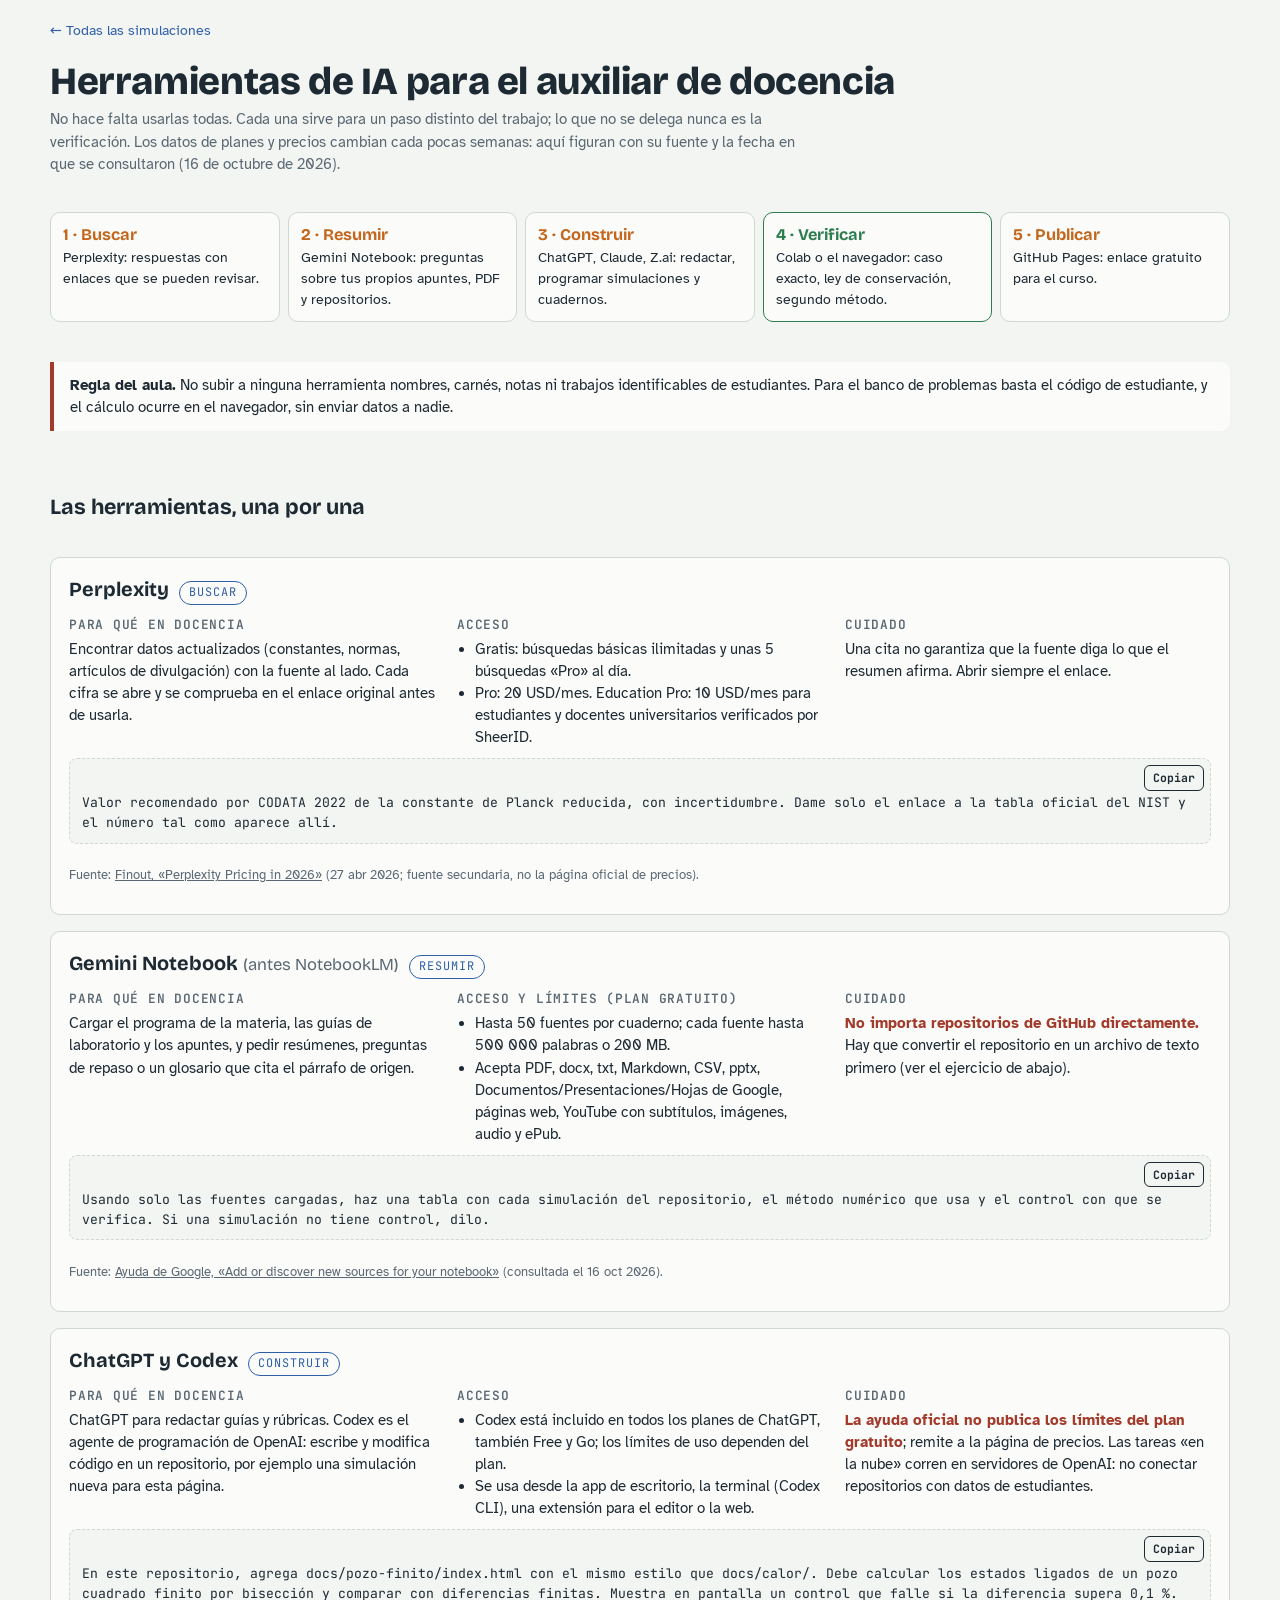
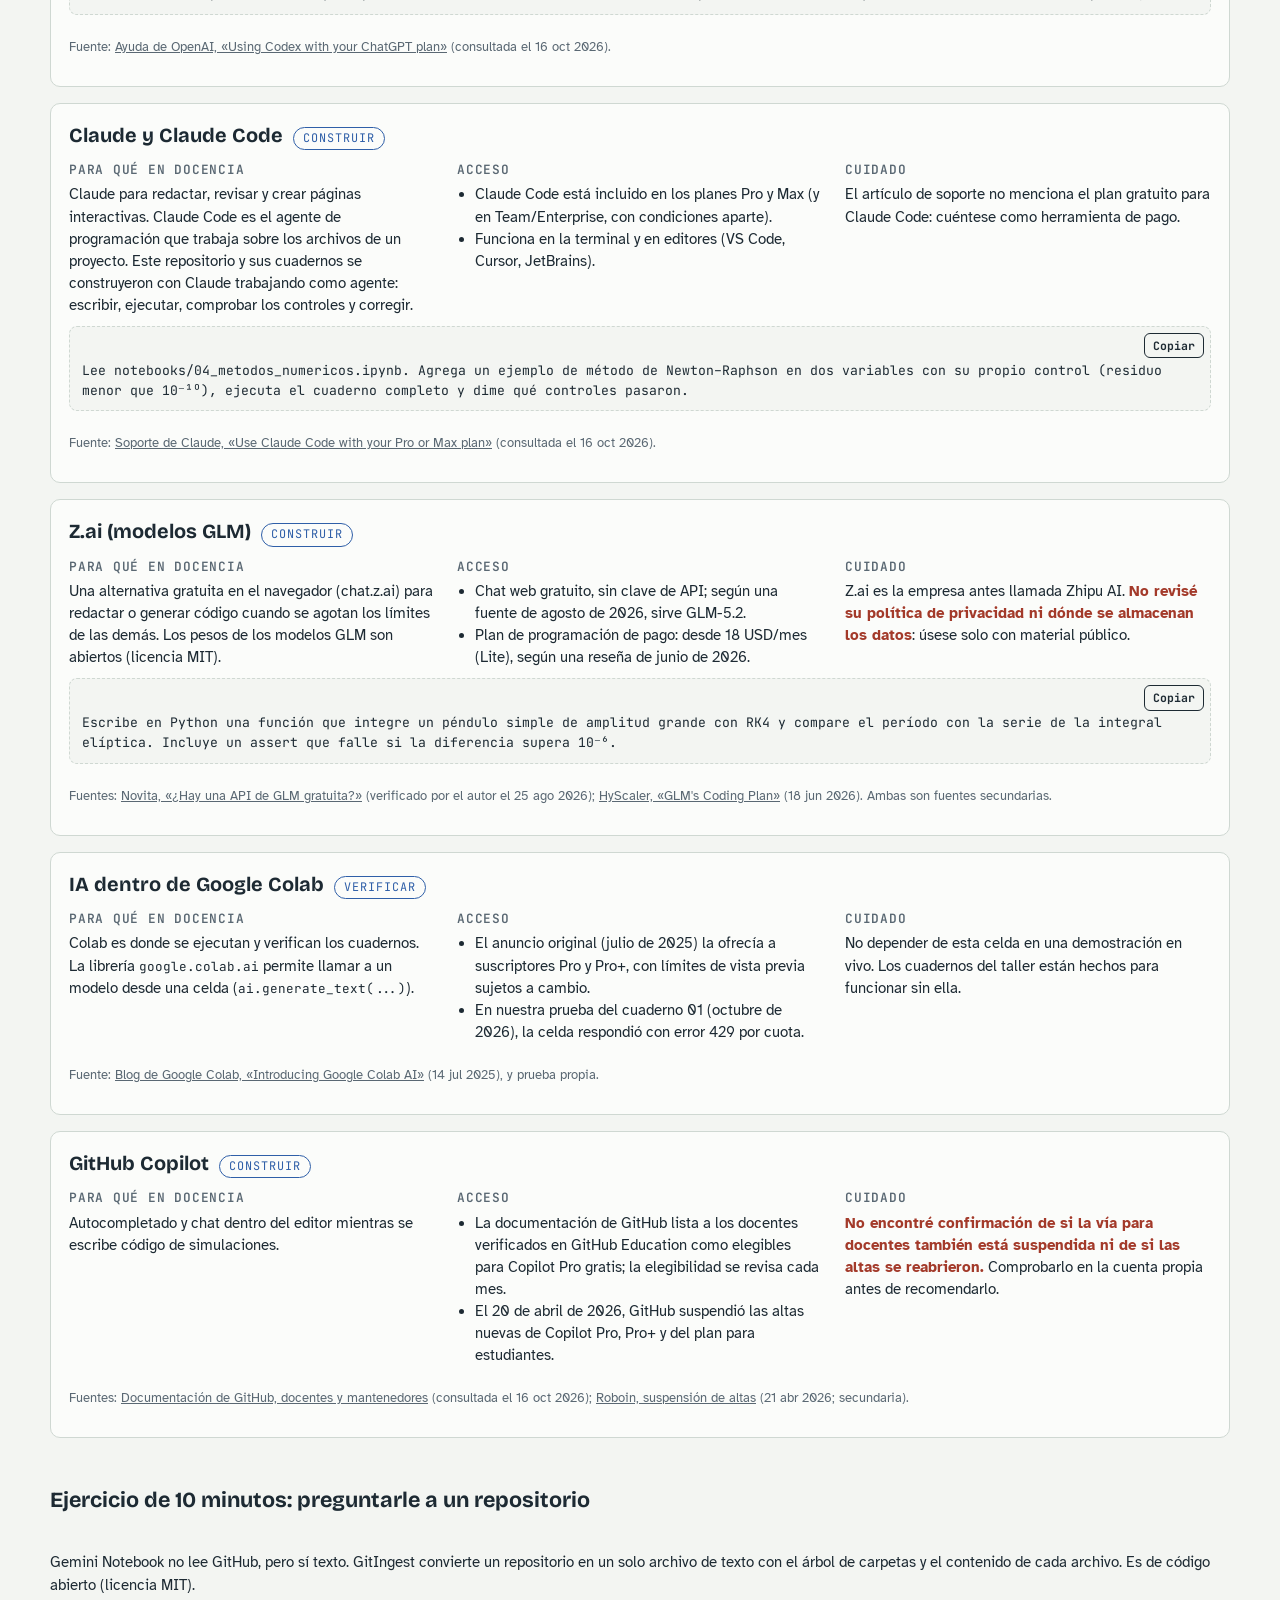
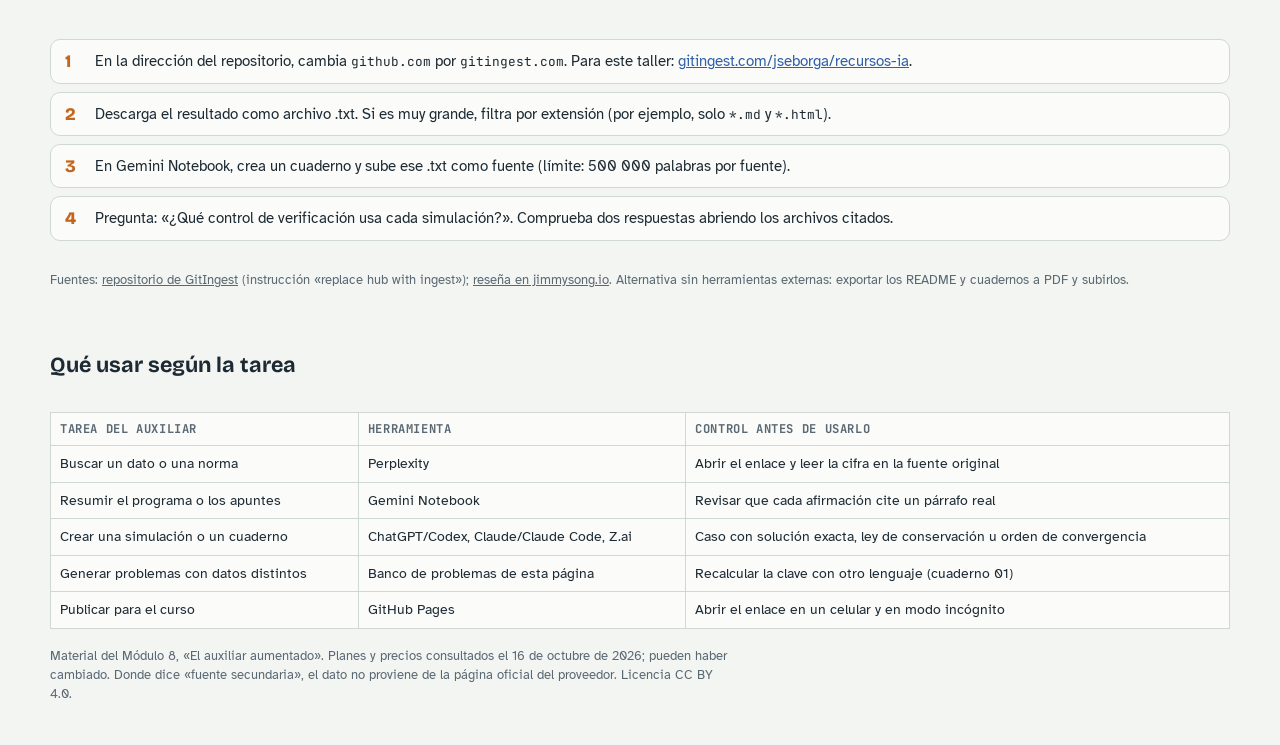
==== docs/herramientas/index.html @ 59184f0a "Elementos finitos 1D, cuaderno 04 de métodos numéricos y guía de herramientas de IA Co-Authored-By: " ====
<!doctype html>
<html lang="es">
<head>
<meta charset="utf-8">
<meta name="viewport" content="width=device-width, initial-scale=1, viewport-fit=cover">
<title>Herramientas de IA</title>
<meta name="description" content="Qué herramienta de IA usar para cada tarea del auxiliar de docencia: buscar, resumir, programar, verificar y publicar. Datos de planes verificados el 16 de octubre de 2026.">
<link rel="stylesheet" href="https://fonts.googleapis.com/css2?family=Bricolage+Grotesque:opsz,wght@12..96,600;12..96,800&family=Atkinson+Hyperlegible:wght@400;700&family=JetBrains+Mono:wght@400;600&display=swap">
<link rel="stylesheet" href="../assets/base.css">
<style>
  .flow{display:grid;grid-template-columns:repeat(5,1fr);gap:8px;margin:18px 0 8px}
  @media (max-width:760px){.flow{grid-template-columns:1fr 1fr}}
  .flow div{background:var(--sheet);border:1px solid var(--line);border-radius:10px;padding:10px 12px;font-size:.88rem}
  .flow b{display:block;font-family:var(--f-display);font-size:1.02rem;color:var(--b)}
  .flow div.key{border-color:var(--ok)} .flow div.key b{color:var(--ok)}
  .rulebox{border-left:4px solid var(--warn);background:var(--sheet);padding:12px 16px;border-radius:0 10px 10px 0;margin:14px 0}
  .tools{display:grid;gap:16px;margin-top:14px}
  .tool{background:var(--sheet);border:1px solid var(--line);border-radius:10px;padding:16px 18px;display:grid;gap:10px}
  .tool header{display:flex;flex-wrap:wrap;align-items:baseline;gap:10px;margin:0;padding:0;border:0}
  .tool h2{font-family:var(--f-display);font-size:1.25rem;margin:0}
  .role{font-family:var(--f-mono);font-size:.74rem;text-transform:uppercase;letter-spacing:.08em;border:1px solid currentColor;border-radius:999px;padding:2px 9px;color:var(--a)}
  .cols{display:grid;grid-template-columns:repeat(auto-fit,minmax(240px,1fr));gap:12px 22px}
  .cols h3{font-size:.8rem;text-transform:uppercase;letter-spacing:.06em;color:var(--muted);margin:0 0 4px;font-family:var(--f-mono);font-weight:600}
  .cols p,.cols ul{margin:0;font-size:.92rem} .cols ul{padding-left:18px}
  .prompt{font-family:var(--f-mono);font-size:.82rem;background:var(--paper);border:1px dashed var(--line);border-radius:8px;padding:34px 12px 10px;white-space:pre-wrap;position:relative}
  .prompt button{position:absolute;top:6px;right:6px;font-size:.72rem;padding:3px 8px}
  .src{font-size:.8rem;color:var(--muted)} .src a{color:inherit}
  .gap{color:var(--warn);font-weight:700}
  table.map{width:100%;border-collapse:collapse;font-size:.9rem;margin-top:10px;background:var(--sheet)}
  table.map th,table.map td{border:1px solid var(--line);padding:7px 9px;text-align:left;vertical-align:top}
  table.map th{font-family:var(--f-mono);font-size:.76rem;text-transform:uppercase;letter-spacing:.05em;color:var(--muted)}
  .steps{counter-reset:s;display:grid;gap:8px;margin:10px 0 0;padding:0;list-style:none}
  .steps li{counter-increment:s;background:var(--sheet);border:1px solid var(--line);border-radius:10px;padding:10px 12px 10px 44px;position:relative;font-size:.93rem}
  .steps li::before{content:counter(s);position:absolute;left:14px;top:9px;font-family:var(--f-display);font-weight:800;color:var(--b);font-size:1.1rem}
  h2.sec{font-family:var(--f-display);font-size:1.35rem;margin:28px 0 2px}
  .wrap code{font-family:var(--f-mono);font-size:.86em}
</style>
</head>
<body>
<div class="wrap">
  <a class="back" href="../">← Todas las simulaciones</a>
  <header>
    <h1>Herramientas de IA para el auxiliar de docencia</h1>
    <p>No hace falta usarlas todas. Cada una sirve para un paso distinto del trabajo; lo que no se delega nunca es la verificación. Los datos de planes y precios cambian cada pocas semanas: aquí figuran con su fuente y la fecha en que se consultaron (16 de octubre de 2026).</p>
  </header>

  <div class="flow" aria-label="Flujo de trabajo">
    <div><b>1 · Buscar</b>Perplexity: respuestas con enlaces que se pueden revisar.</div>
    <div><b>2 · Resumir</b>Gemini Notebook: preguntas sobre tus propios apuntes, PDF y repositorios.</div>
    <div><b>3 · Construir</b>ChatGPT, Claude, Z.ai: redactar, programar simulaciones y cuadernos.</div>
    <div class="key"><b>4 · Verificar</b>Colab o el navegador: caso exacto, ley de conservación, segundo método.</div>
    <div><b>5 · Publicar</b>GitHub Pages: enlace gratuito para el curso.</div>
  </div>

  <div class="rulebox"><strong>Regla del aula.</strong> No subir a ninguna herramienta nombres, carnés, notas ni trabajos identificables de estudiantes. Para el banco de problemas basta el código de estudiante, y el cálculo ocurre en el navegador, sin enviar datos a nadie.</div>

  <h2 class="sec">Las herramientas, una por una</h2>
  <div class="tools">

    <article class="tool">
      <header><h2>Perplexity</h2><span class="role">buscar</span></header>
      <div class="cols">
        <div><h3>Para qué en docencia</h3><p>Encontrar datos actualizados (constantes, normas, artículos de divulgación) con la fuente al lado. Cada cifra se abre y se comprueba en el enlace original antes de usarla.</p></div>
        <div><h3>Acceso</h3><ul><li>Gratis: búsquedas básicas ilimitadas y unas 5 búsquedas «Pro» al día.</li><li>Pro: 20 USD/mes. Education Pro: 10 USD/mes para estudiantes y docentes universitarios verificados por SheerID.</li></ul></div>
        <div><h3>Cuidado</h3><p>Una cita no garantiza que la fuente diga lo que el resumen afirma. Abrir siempre el enlace.</p></div>
      </div>
      <div class="prompt"><button type="button" class="ghost">Copiar</button>Valor recomendado por CODATA 2022 de la constante de Planck reducida, con incertidumbre. Dame solo el enlace a la tabla oficial del NIST y el número tal como aparece allí.</div>
      <p class="src">Fuente: <a href="https://www.finout.io/blog/perplexity-pricing-in-2026">Finout, «Perplexity Pricing in 2026»</a> (27 abr 2026; fuente secundaria, no la página oficial de precios).</p>
    </article>

    <article class="tool">
      <header><h2>Gemini Notebook <small style="font-weight:400;color:var(--muted)">(antes NotebookLM)</small></h2><span class="role">resumir</span></header>
      <div class="cols">
        <div><h3>Para qué en docencia</h3><p>Cargar el programa de la materia, las guías de laboratorio y los apuntes, y pedir resúmenes, preguntas de repaso o un glosario que cita el párrafo de origen.</p></div>
        <div><h3>Acceso y límites (plan gratuito)</h3><ul><li>Hasta 50 fuentes por cuaderno; cada fuente hasta 500 000 palabras o 200 MB.</li><li>Acepta PDF, docx, txt, Markdown, CSV, pptx, Documentos/Presentaciones/Hojas de Google, páginas web, YouTube con subtítulos, imágenes, audio y ePub.</li></ul></div>
        <div><h3>Cuidado</h3><p><span class="gap">No importa repositorios de GitHub directamente.</span> Hay que convertir el repositorio en un archivo de texto primero (ver el ejercicio de abajo).</p></div>
      </div>
      <div class="prompt"><button type="button" class="ghost">Copiar</button>Usando solo las fuentes cargadas, haz una tabla con cada simulación del repositorio, el método numérico que usa y el control con que se verifica. Si una simulación no tiene control, dilo.</div>
      <p class="src">Fuente: <a href="https://support.google.com/gemininotebook/answer/16215270?hl=en">Ayuda de Google, «Add or discover new sources for your notebook»</a> (consultada el 16 oct 2026).</p>
    </article>

    <article class="tool">
      <header><h2>ChatGPT y Codex</h2><span class="role">construir</span></header>
      <div class="cols">
        <div><h3>Para qué en docencia</h3><p>ChatGPT para redactar guías y rúbricas. Codex es el agente de programación de OpenAI: escribe y modifica código en un repositorio, por ejemplo una simulación nueva para esta página.</p></div>
        <div><h3>Acceso</h3><ul><li>Codex está incluido en todos los planes de ChatGPT, también Free y Go; los límites de uso dependen del plan.</li><li>Se usa desde la app de escritorio, la terminal (Codex CLI), una extensión para el editor o la web.</li></ul></div>
        <div><h3>Cuidado</h3><p><span class="gap">La ayuda oficial no publica los límites del plan gratuito</span>; remite a la página de precios. Las tareas «en la nube» corren en servidores de OpenAI: no conectar repositorios con datos de estudiantes.</p></div>
      </div>
      <div class="prompt"><button type="button" class="ghost">Copiar</button>En este repositorio, agrega docs/pozo-finito/index.html con el mismo estilo que docs/calor/. Debe calcular los estados ligados de un pozo cuadrado finito por bisección y comparar con diferencias finitas. Muestra en pantalla un control que falle si la diferencia supera 0,1 %.</div>
      <p class="src">Fuente: <a href="https://help.openai.com/en/articles/11369540">Ayuda de OpenAI, «Using Codex with your ChatGPT plan»</a> (consultada el 16 oct 2026).</p>
    </article>

    <article class="tool">
      <header><h2>Claude y Claude Code</h2><span class="role">construir</span></header>
      <div class="cols">
        <div><h3>Para qué en docencia</h3><p>Claude para redactar, revisar y crear páginas interactivas. Claude Code es el agente de programación que trabaja sobre los archivos de un proyecto. Este repositorio y sus cuadernos se construyeron con Claude trabajando como agente: escribir, ejecutar, comprobar los controles y corregir.</p></div>
        <div><h3>Acceso</h3><ul><li>Claude Code está incluido en los planes Pro y Max (y en Team/Enterprise, con condiciones aparte).</li><li>Funciona en la terminal y en editores (VS Code, Cursor, JetBrains).</li></ul></div>
        <div><h3>Cuidado</h3><p>El artículo de soporte no menciona el plan gratuito para Claude Code: cuéntese como herramienta de pago.</p></div>
      </div>
      <div class="prompt"><button type="button" class="ghost">Copiar</button>Lee notebooks/04_metodos_numericos.ipynb. Agrega un ejemplo de método de Newton–Raphson en dos variables con su propio control (residuo menor que 10⁻¹⁰), ejecuta el cuaderno completo y dime qué controles pasaron.</div>
      <p class="src">Fuente: <a href="https://support.claude.com/en/articles/11145838-use-claude-code-with-your-pro-or-max-plan">Soporte de Claude, «Use Claude Code with your Pro or Max plan»</a> (consultada el 16 oct 2026).</p>
    </article>

    <article class="tool">
      <header><h2>Z.ai (modelos GLM)</h2><span class="role">construir</span></header>
      <div class="cols">
        <div><h3>Para qué en docencia</h3><p>Una alternativa gratuita en el navegador (chat.z.ai) para redactar o generar código cuando se agotan los límites de las demás. Los pesos de los modelos GLM son abiertos (licencia MIT).</p></div>
        <div><h3>Acceso</h3><ul><li>Chat web gratuito, sin clave de API; según una fuente de agosto de 2026, sirve GLM-5.2.</li><li>Plan de programación de pago: desde 18 USD/mes (Lite), según una reseña de junio de 2026.</li></ul></div>
        <div><h3>Cuidado</h3><p>Z.ai es la empresa antes llamada Zhipu AI. <span class="gap">No revisé su política de privacidad ni dónde se almacenan los datos</span>: úsese solo con material público.</p></div>
      </div>
      <div class="prompt"><button type="button" class="ghost">Copiar</button>Escribe en Python una función que integre un péndulo simple de amplitud grande con RK4 y compare el período con la serie de la integral elíptica. Incluye un assert que falle si la diferencia supera 10⁻⁶.</div>
      <p class="src">Fuentes: <a href="https://blogs.novita.ai/es/glm-free-api/">Novita, «¿Hay una API de GLM gratuita?»</a> (verificado por el autor el 25 ago 2026); <a href="https://hyscaler.com/insights/glm-coding-plan-review">HyScaler, «GLM's Coding Plan»</a> (18 jun 2026). Ambas son fuentes secundarias.</p>
    </article>

    <article class="tool">
      <header><h2>IA dentro de Google Colab</h2><span class="role">verificar</span></header>
      <div class="cols">
        <div><h3>Para qué en docencia</h3><p>Colab es donde se ejecutan y verifican los cuadernos. La librería <code>google.colab.ai</code> permite llamar a un modelo desde una celda (<code>ai.generate_text(...)</code>).</p></div>
        <div><h3>Acceso</h3><ul><li>El anuncio original (julio de 2025) la ofrecía a suscriptores Pro y Pro+, con límites de vista previa sujetos a cambio.</li><li>En nuestra prueba del cuaderno 01 (octubre de 2026), la celda respondió con error 429 por cuota.</li></ul></div>
        <div><h3>Cuidado</h3><p>No depender de esta celda en una demostración en vivo. Los cuadernos del taller están hechos para funcionar sin ella.</p></div>
      </div>
      <p class="src">Fuente: <a href="https://medium.com/google-colab/introducing-google-colab-ai-the-easiest-way-to-use-generative-ai-in-colab-no-setup-required-eee01230e0cf">Blog de Google Colab, «Introducing Google Colab AI»</a> (14 jul 2025), y prueba propia.</p>
    </article>

    <article class="tool">
      <header><h2>GitHub Copilot</h2><span class="role">construir</span></header>
      <div class="cols">
        <div><h3>Para qué en docencia</h3><p>Autocompletado y chat dentro del editor mientras se escribe código de simulaciones.</p></div>
        <div><h3>Acceso</h3><ul><li>La documentación de GitHub lista a los docentes verificados en GitHub Education como elegibles para Copilot Pro gratis; la elegibilidad se revisa cada mes.</li><li>El 20 de abril de 2026, GitHub suspendió las altas nuevas de Copilot Pro, Pro+ y del plan para estudiantes.</li></ul></div>
        <div><h3>Cuidado</h3><p><span class="gap">No encontré confirmación de si la vía para docentes también está suspendida ni de si las altas se reabrieron.</span> Comprobarlo en la cuenta propia antes de recomendarlo.</p></div>
      </div>
      <p class="src">Fuentes: <a href="https://docs.github.com/en/copilot/how-tos/copilot-on-github/set-up-copilot/enable-copilot/set-up-for-teachers-and-os-maintainers">Documentación de GitHub, docentes y mantenedores</a> (consultada el 16 oct 2026); <a href="https://roboin.io/article/en/2026/04/21/github-copilot-sign-ups-suspended.md">Roboin, suspensión de altas</a> (21 abr 2026; secundaria).</p>
    </article>
  </div>

  <h2 class="sec">Ejercicio de 10 minutos: preguntarle a un repositorio</h2>
  <p>Gemini Notebook no lee GitHub, pero sí texto. GitIngest convierte un repositorio en un solo archivo de texto con el árbol de carpetas y el contenido de cada archivo. Es de código abierto (licencia MIT).</p>
  <ol class="steps">
    <li>En la dirección del repositorio, cambia <code>github.com</code> por <code>gitingest.com</code>. Para este taller: <a href="https://gitingest.com/jseborga/recursos-ia">gitingest.com/jseborga/recursos-ia</a>.</li>
    <li>Descarga el resultado como archivo .txt. Si es muy grande, filtra por extensión (por ejemplo, solo <code>*.md</code> y <code>*.html</code>).</li>
    <li>En Gemini Notebook, crea un cuaderno y sube ese .txt como fuente (límite: 500 000 palabras por fuente).</li>
    <li>Pregunta: «¿Qué control de verificación usa cada simulación?». Comprueba dos respuestas abriendo los archivos citados.</li>
  </ol>
  <p class="src">Fuentes: <a href="https://github.com/coderamp-labs/gitingest">repositorio de GitIngest</a> (instrucción «replace hub with ingest»); <a href="https://jimmysong.io/en/ai/gitingest">reseña en jimmysong.io</a>. Alternativa sin herramientas externas: exportar los README y cuadernos a PDF y subirlos.</p>

  <h2 class="sec">Qué usar según la tarea</h2>
  <table class="map">
    <thead><tr><th>Tarea del auxiliar</th><th>Herramienta</th><th>Control antes de usarlo</th></tr></thead>
    <tbody>
      <tr><td>Buscar un dato o una norma</td><td>Perplexity</td><td>Abrir el enlace y leer la cifra en la fuente original</td></tr>
      <tr><td>Resumir el programa o los apuntes</td><td>Gemini Notebook</td><td>Revisar que cada afirmación cite un párrafo real</td></tr>
      <tr><td>Crear una simulación o un cuaderno</td><td>ChatGPT/Codex, Claude/Claude Code, Z.ai</td><td>Caso con solución exacta, ley de conservación u orden de convergencia</td></tr>
      <tr><td>Generar problemas con datos distintos</td><td>Banco de problemas de esta página</td><td>Recalcular la clave con otro lenguaje (cuaderno 01)</td></tr>
      <tr><td>Publicar para el curso</td><td>GitHub Pages</td><td>Abrir el enlace en un celular y en modo incógnito</td></tr>
    </tbody>
  </table>

  <footer>Material del Módulo 8, «El auxiliar aumentado». Planes y precios consultados el 16 de octubre de 2026; pueden haber cambiado. Donde dice «fuente secundaria», el dato no proviene de la página oficial del proveedor. Licencia CC BY 4.0.</footer>
</div>
<script>
document.querySelectorAll(".prompt button").forEach(b => b.addEventListener("click", async () => {
  const t = b.parentElement.textContent.replace(b.textContent, "").trim();
  try { await navigator.clipboard.writeText(t); b.textContent = "Copiado"; } catch (e) { b.textContent = "Selecciona y copia"; }
  setTimeout(() => (b.textContent = "Copiar"), 1600);
}));
</script>
</body>
</html>
---- docs/assets/base.css ----
/* Estilo común de las simulaciones: cuaderno de laboratorio, claro y oscuro */
:root{
  --paper:#f3f5f2; --sheet:#fbfcfa; --ink:#1d2a33; --muted:#5a6873;
  --grid:#d4dfd8; --grid-strong:#b6c8bd;
  --a:#2f5fa8; --b:#c4661c; --ok:#2e7d4f; --warn:#a33a2a; --line:#cfd8d2;
  --f-display:"Bricolage Grotesque","Segoe UI",system-ui,sans-serif;
  --f-body:"Atkinson Hyperlegible","Segoe UI",system-ui,sans-serif;
  --f-mono:"JetBrains Mono",ui-monospace,Consolas,monospace;
  color-scheme:light;
}
@media (prefers-color-scheme: dark){:root{
  --paper:#11181c; --sheet:#162026; --ink:#e3ebe6; --muted:#9aa9b1;
  --grid:#22313a; --grid-strong:#2f434e; --a:#7aa7ec; --b:#f0a35e; --ok:#6cc391; --warn:#ef8a78; --line:#2b3b44;
  color-scheme:dark}}
*{box-sizing:border-box}
html,body{margin:0}
body{background:var(--paper);color:var(--ink);font-family:var(--f-body);font-size:15px;line-height:1.5;
  padding:20px max(16px,env(safe-area-inset-right,0px)) 40px max(16px,env(safe-area-inset-left,0px))}
a{color:var(--a)}
.wrap{max-width:1180px;margin:0 auto;display:grid;gap:18px}
.back{font-size:.9rem;text-decoration:none}
header h1{font-family:var(--f-display);font-weight:800;font-size:clamp(1.6rem,3.4vw,2.4rem);line-height:1.1;margin:0;text-wrap:balance;letter-spacing:-.01em}
header p{margin:.4rem 0 0;color:var(--muted);max-width:75ch}
.eq{font-family:var(--f-mono);font-size:.85rem;background:var(--sheet);border:1px solid var(--line);border-radius:6px;padding:.5rem .75rem;display:inline-block;margin-top:.6rem;max-width:100%;overflow-x:auto}
.main{display:grid;grid-template-columns:300px 1fr;gap:18px;align-items:start}
@media (max-width:860px){.main{grid-template-columns:1fr}}
.panel{background:var(--sheet);border:1px solid var(--line);border-radius:8px;padding:16px;display:grid;gap:14px;min-width:0}
.panel h2{font-family:var(--f-display);font-size:.95rem;margin:0;text-transform:uppercase;letter-spacing:.08em;color:var(--muted);font-weight:600}
label{display:grid;gap:4px;font-size:.9rem}
.row{display:flex;justify-content:space-between;gap:8px;align-items:baseline}
output,.num{font-family:var(--f-mono);font-variant-numeric:tabular-nums;font-size:.85rem}
input[type=range]{width:100%;accent-color:var(--b)}
select{font:inherit;padding:6px 8px;border:1px solid var(--line);border-radius:6px;background:var(--paper);color:var(--ink);width:100%}
button{font:inherit;font-weight:700;border:1px solid var(--ink);background:var(--ink);color:var(--sheet);border-radius:6px;padding:8px 12px;cursor:pointer}
button.ghost{background:transparent;color:var(--ink)}
button:focus-visible,select:focus-visible,input:focus-visible{outline:3px solid var(--b);outline-offset:2px}
.btns{display:flex;gap:8px;flex-wrap:wrap}
.note{font-size:.8rem;color:var(--muted);margin:0}
.stage{background:var(--sheet);border:1px solid var(--line);border-radius:8px;padding:12px;min-width:0;display:grid;gap:12px}
canvas{width:100%;display:block;max-width:100%;touch-action:none}
.legend{display:flex;gap:16px;flex-wrap:wrap;font-size:.88rem}
.legend span::before{content:"";display:inline-block;width:20px;height:3px;vertical-align:middle;margin-right:6px;background:currentColor}
.legend .a{color:var(--a)} .legend .b{color:var(--b)}
.stats{display:grid;grid-template-columns:repeat(auto-fit,minmax(150px,1fr));gap:10px}
.stat{border-top:3px solid var(--line);padding-top:6px}
.stat b{display:block;font-family:var(--f-mono);font-size:1.15rem;font-variant-numeric:tabular-nums}
.stat span{font-size:.8rem;color:var(--muted)}
.check{display:flex;gap:10px;border-left:4px solid var(--ok);padding:8px 12px;background:var(--paper);border-radius:0 6px 6px 0;font-size:.88rem}
.check.bad{border-color:var(--warn)}
.check b{font-family:var(--f-mono)}
.aula{font-size:.9rem;border:1px dashed var(--line);border-radius:8px;padding:10px 14px}
.aula strong{font-family:var(--f-display)}
footer{color:var(--muted);font-size:.8rem;max-width:85ch}
@media (prefers-reduced-motion: reduce){*{scroll-behavior:auto}}
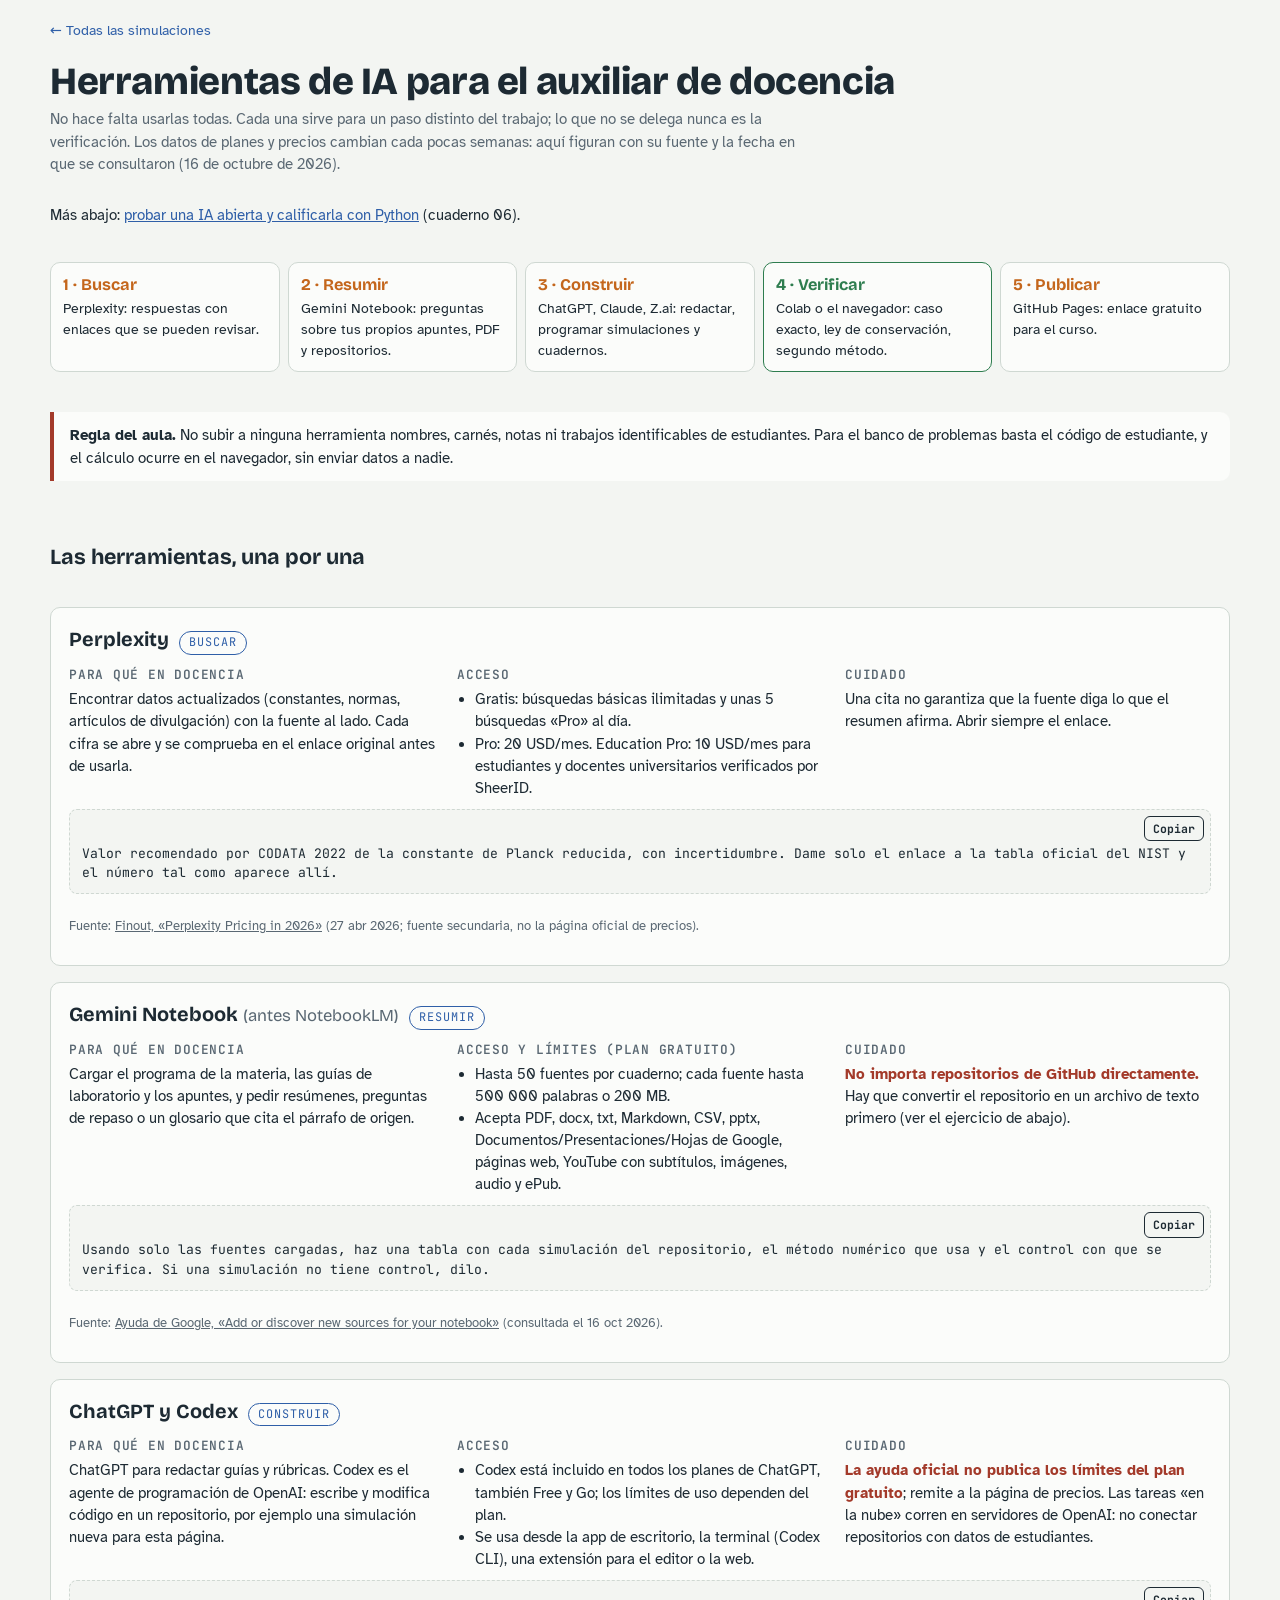
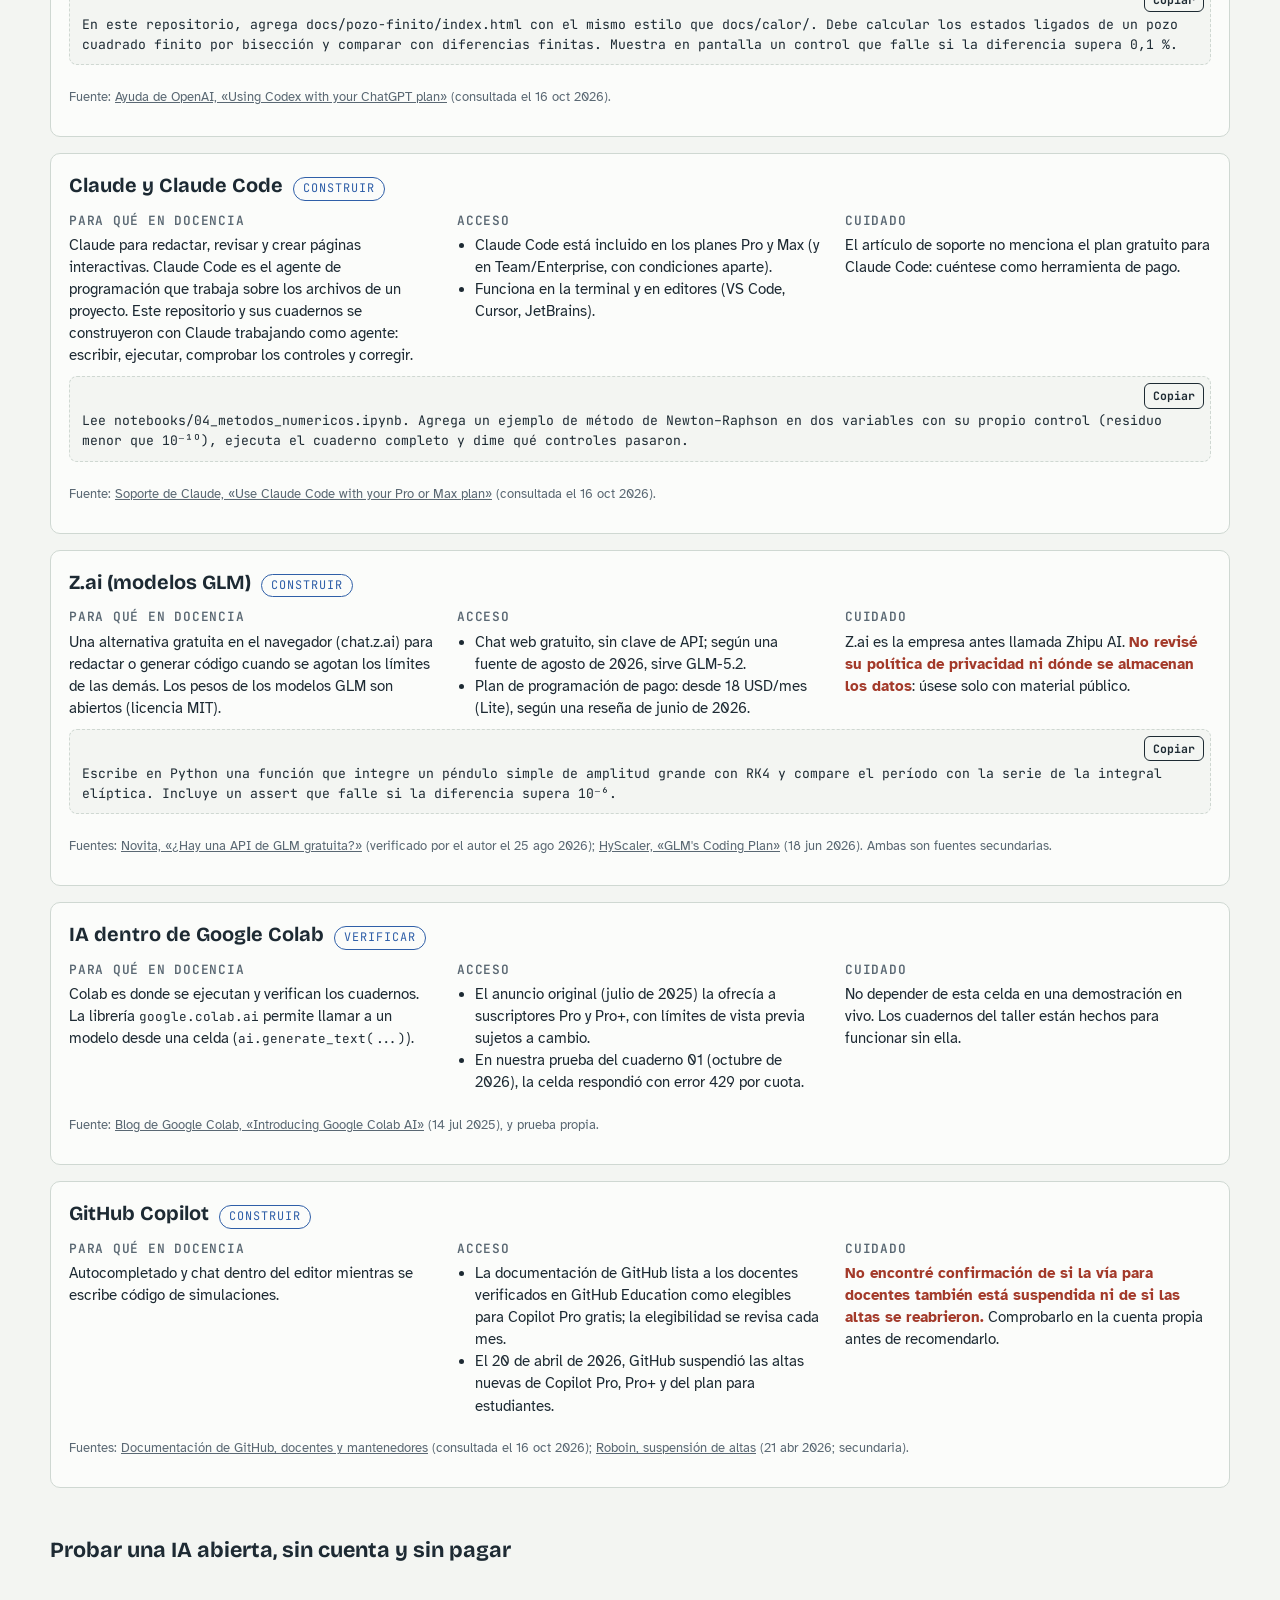
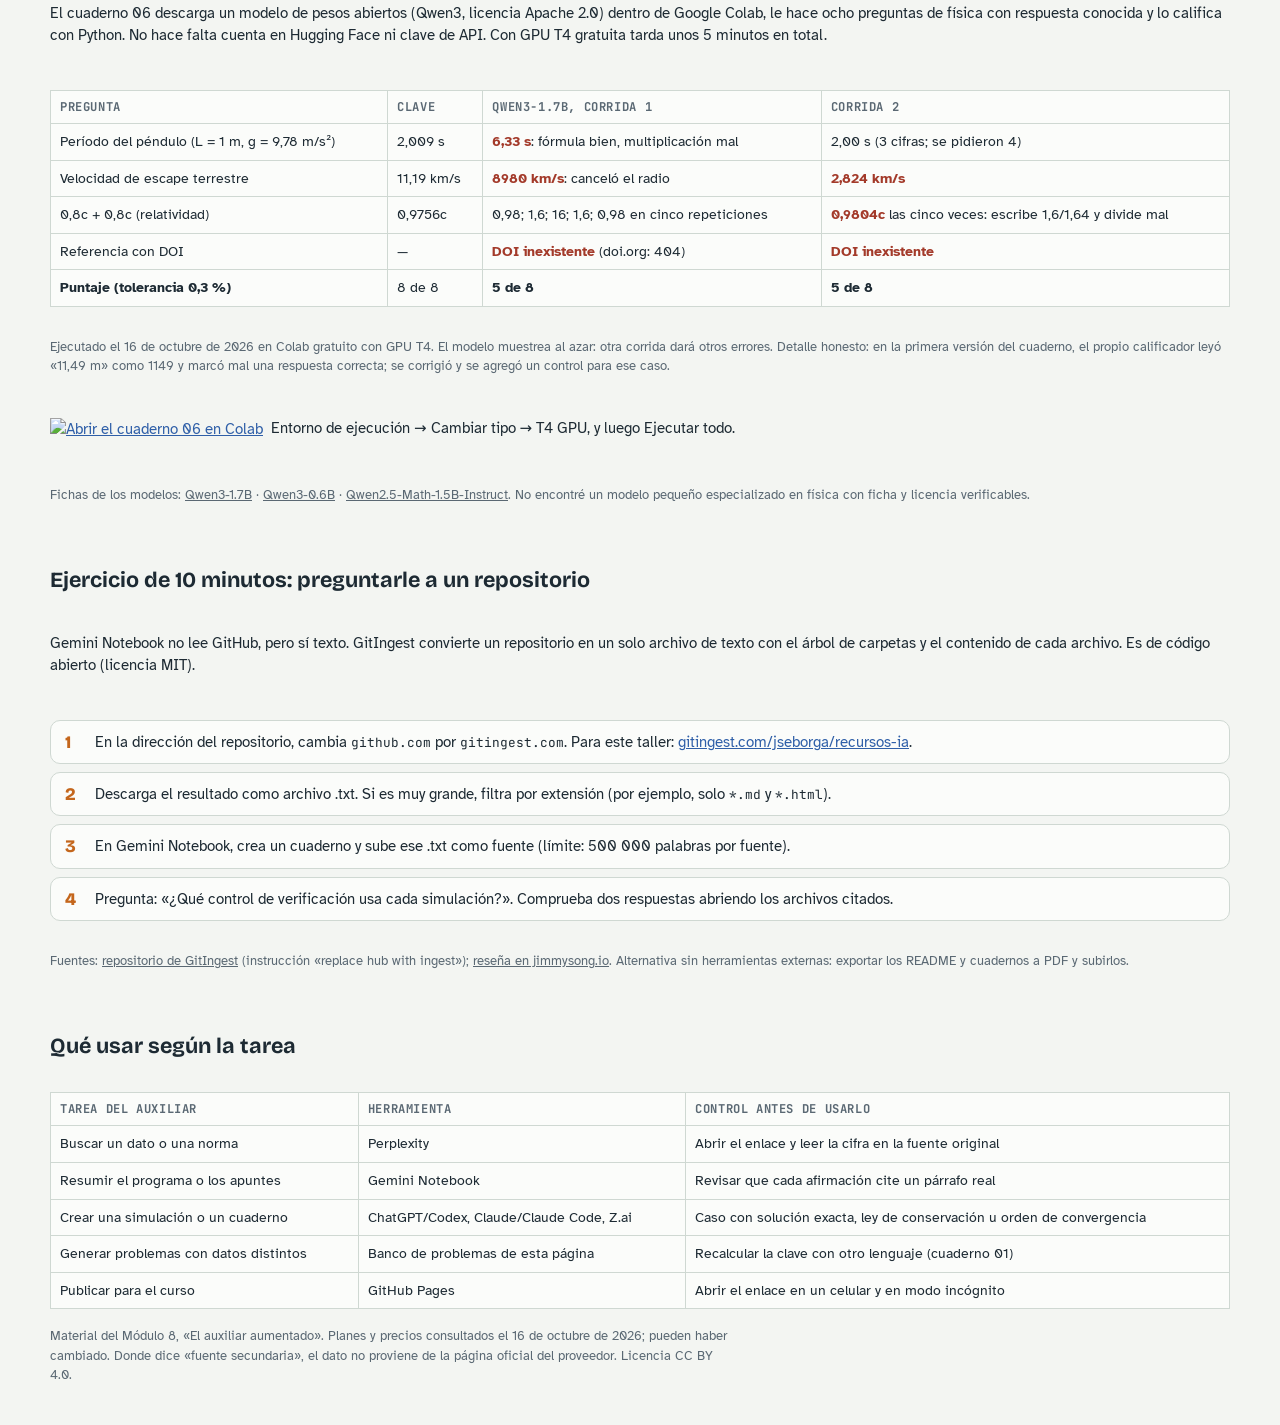
==== commit 1eca7802: "Cuaderno 06 destacado en la portada y en la guía de herramientas Co-Authored-By: Claude Opus 5.5 <no" ====
--- a/docs/herramientas/index.html
+++ b/docs/herramientas/index.html
@@ -44,6 +44,7 @@
     <p>No hace falta usarlas todas. Cada una sirve para un paso distinto del trabajo; lo que no se delega nunca es la verificación. Los datos de planes y precios cambian cada pocas semanas: aquí figuran con su fuente y la fecha en que se consultaron (16 de octubre de 2026).</p>
   </header>
 
+  <p style="margin:10px 0 0">Más abajo: <a href="#probar">probar una IA abierta y calificarla con Python</a> (cuaderno 06).</p>
   <div class="flow" aria-label="Flujo de trabajo">
     <div><b>1 · Buscar</b>Perplexity: respuestas con enlaces que se pueden revisar.</div>
     <div><b>2 · Resumir</b>Gemini Notebook: preguntas sobre tus propios apuntes, PDF y repositorios.</div>
@@ -133,6 +134,22 @@
     </article>
   </div>
 
+  <h2 class="sec" id="probar">Probar una IA abierta, sin cuenta y sin pagar</h2>
+  <p>El cuaderno 06 descarga un modelo de pesos abiertos (Qwen3, licencia Apache 2.0) dentro de Google Colab, le hace ocho preguntas de física con respuesta conocida y lo califica con Python. No hace falta cuenta en Hugging Face ni clave de API. Con GPU T4 gratuita tarda unos 5 minutos en total.</p>
+  <div style="overflow-x:auto"><table class="map">
+    <thead><tr><th>Pregunta</th><th>Clave</th><th>Qwen3-1.7B, corrida 1</th><th>Corrida 2</th></tr></thead>
+    <tbody>
+      <tr><td>Período del péndulo (L = 1 m, g = 9,78 m/s²)</td><td>2,009 s</td><td><span class="gap">6,33 s</span>: fórmula bien, multiplicación mal</td><td>2,00 s (3 cifras; se pidieron 4)</td></tr>
+      <tr><td>Velocidad de escape terrestre</td><td>11,19 km/s</td><td><span class="gap">8980 km/s</span>: canceló el radio</td><td><span class="gap">2,824 km/s</span></td></tr>
+      <tr><td>0,8c + 0,8c (relatividad)</td><td>0,9756c</td><td>0,98; 1,6; 16; 1,6; 0,98 en cinco repeticiones</td><td><span class="gap">0,9804c</span> las cinco veces: escribe 1,6/1,64 y divide mal</td></tr>
+      <tr><td>Referencia con DOI</td><td>—</td><td><span class="gap">DOI inexistente</span> (doi.org: 404)</td><td><span class="gap">DOI inexistente</span></td></tr>
+      <tr><td><strong>Puntaje (tolerancia 0,3 %)</strong></td><td>8 de 8</td><td><strong>5 de 8</strong></td><td><strong>5 de 8</strong></td></tr>
+    </tbody>
+  </table></div>
+  <p class="src">Ejecutado el 16 de octubre de 2026 en Colab gratuito con GPU T4. El modelo muestrea al azar: otra corrida dará otros errores. Detalle honesto: en la primera versión del cuaderno, el propio calificador leyó «11,49 m» como 1149 y marcó mal una respuesta correcta; se corrigió y se agregó un control para ese caso.</p>
+  <p style="margin-top:10px"><a href="https://colab.research.google.com/github/jseborga/recursos-ia/blob/main/notebooks/06_ia_abierta.ipynb"><img src="https://colab.research.google.com/assets/colab-badge.svg" alt="Abrir el cuaderno 06 en Colab" style="vertical-align:middle"></a> &nbsp;Entorno de ejecución → Cambiar tipo → T4 GPU, y luego Ejecutar todo.</p>
+  <p class="src">Fichas de los modelos: <a href="https://huggingface.co/Qwen/Qwen3-1.7B">Qwen3-1.7B</a> · <a href="https://huggingface.co/Qwen/Qwen3-0.6B">Qwen3-0.6B</a> · <a href="https://huggingface.co/Qwen/Qwen2.5-Math-1.5B-Instruct">Qwen2.5-Math-1.5B-Instruct</a>. No encontré un modelo pequeño especializado en física con ficha y licencia verificables.</p>
+
   <h2 class="sec">Ejercicio de 10 minutos: preguntarle a un repositorio</h2>
   <p>Gemini Notebook no lee GitHub, pero sí texto. GitIngest convierte un repositorio en un solo archivo de texto con el árbol de carpetas y el contenido de cada archivo. Es de código abierto (licencia MIT).</p>
   <ol class="steps">
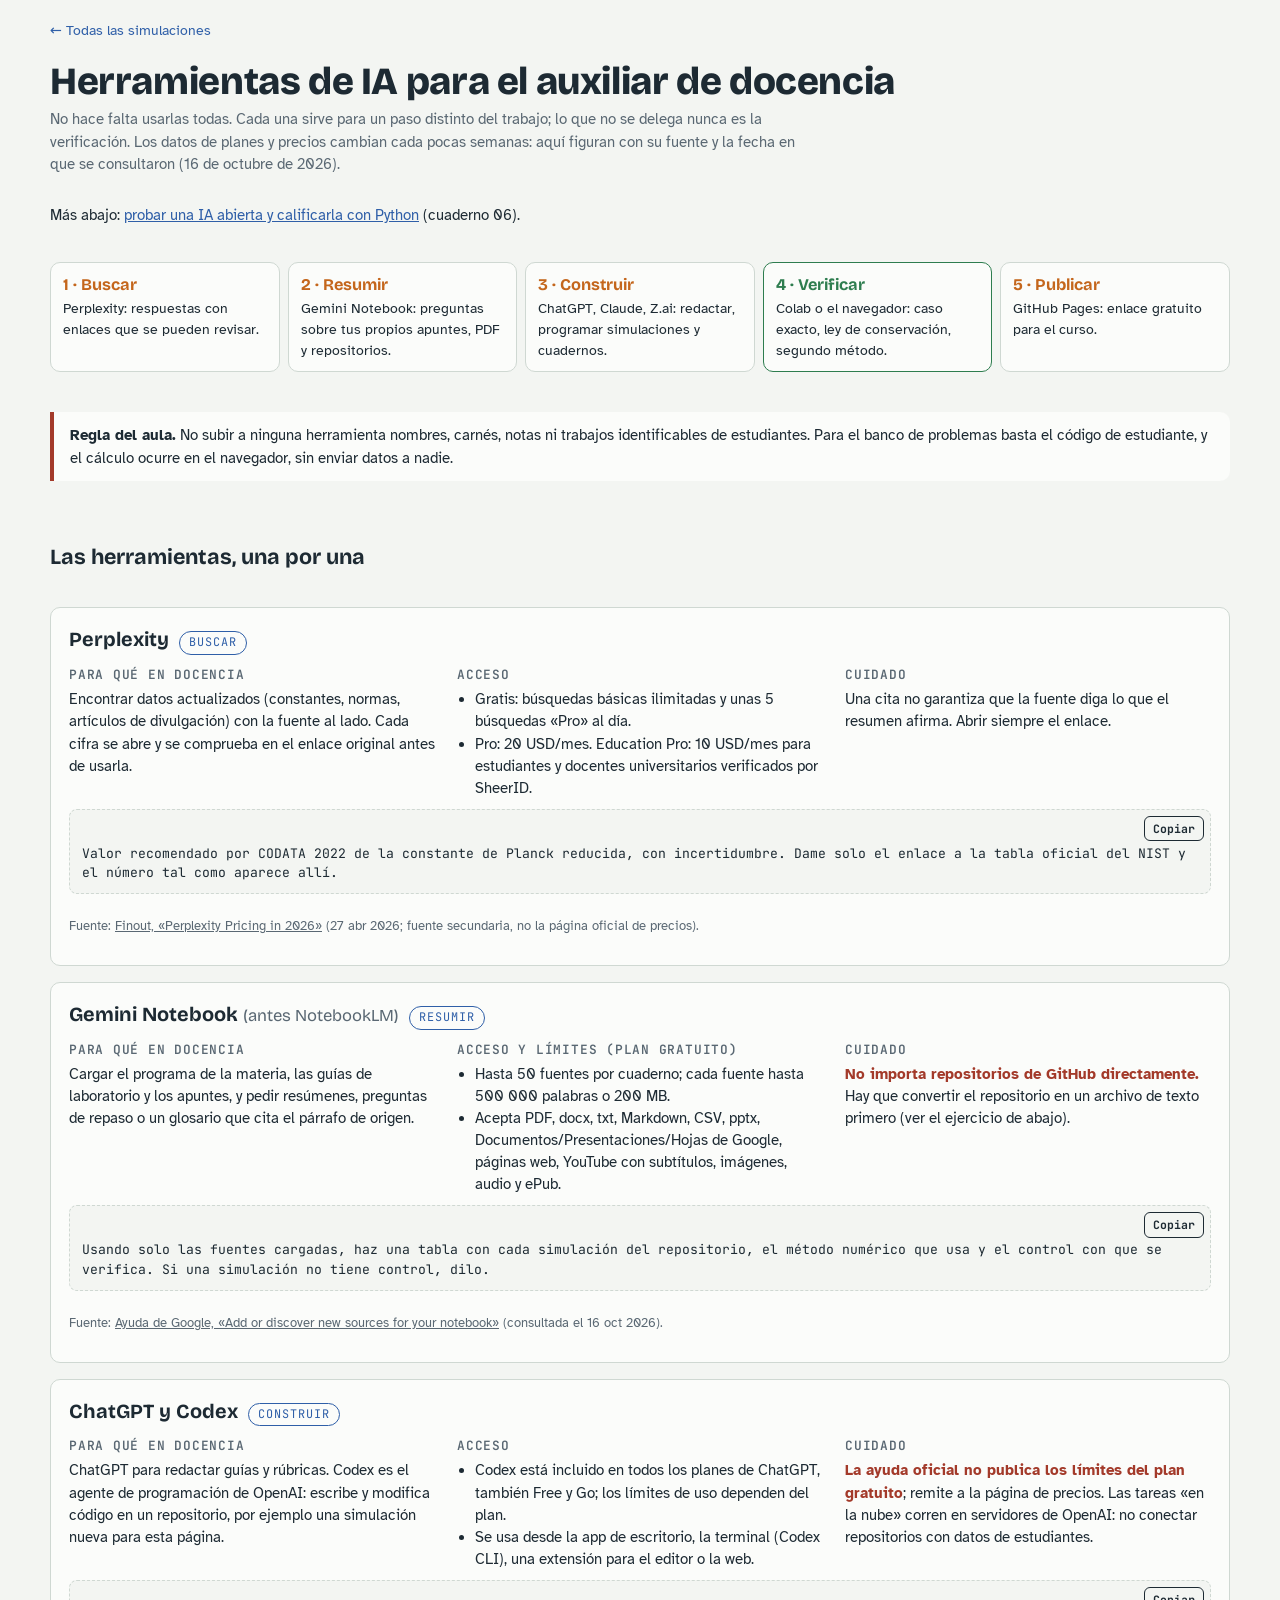
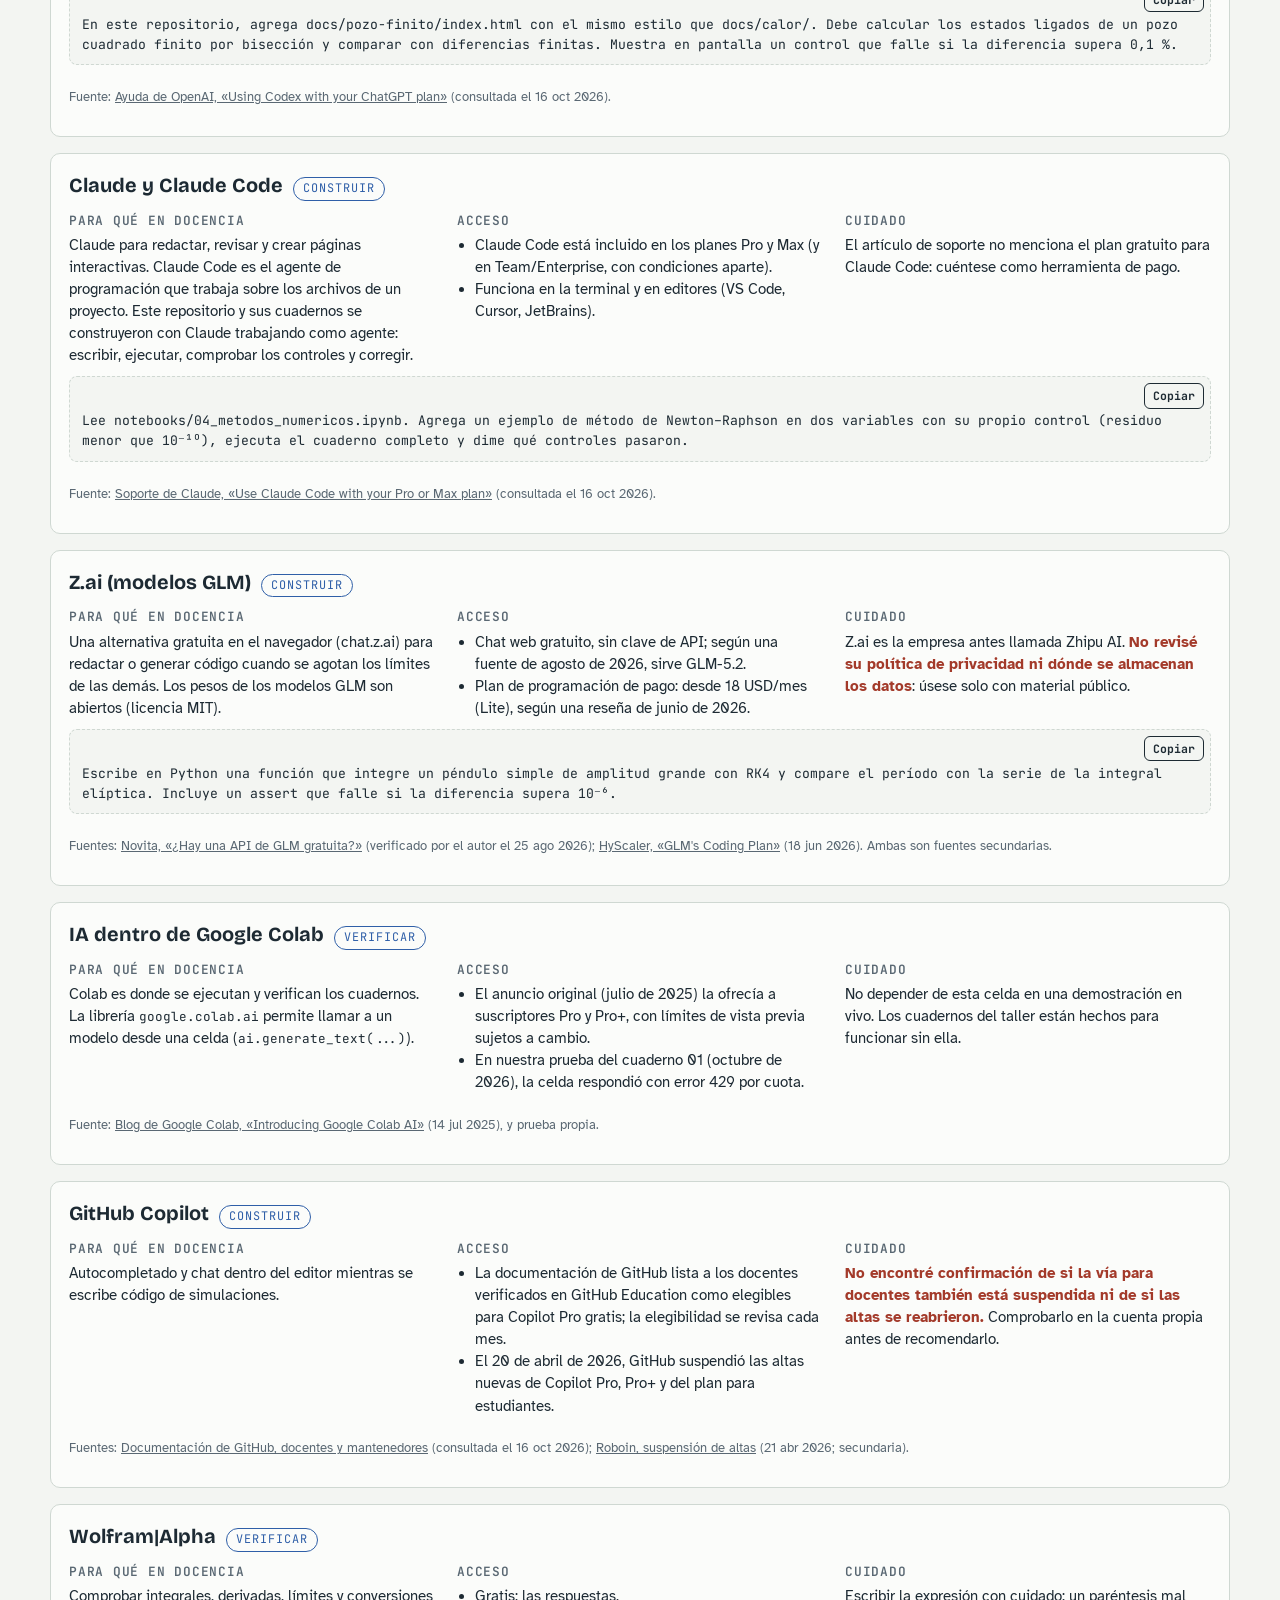
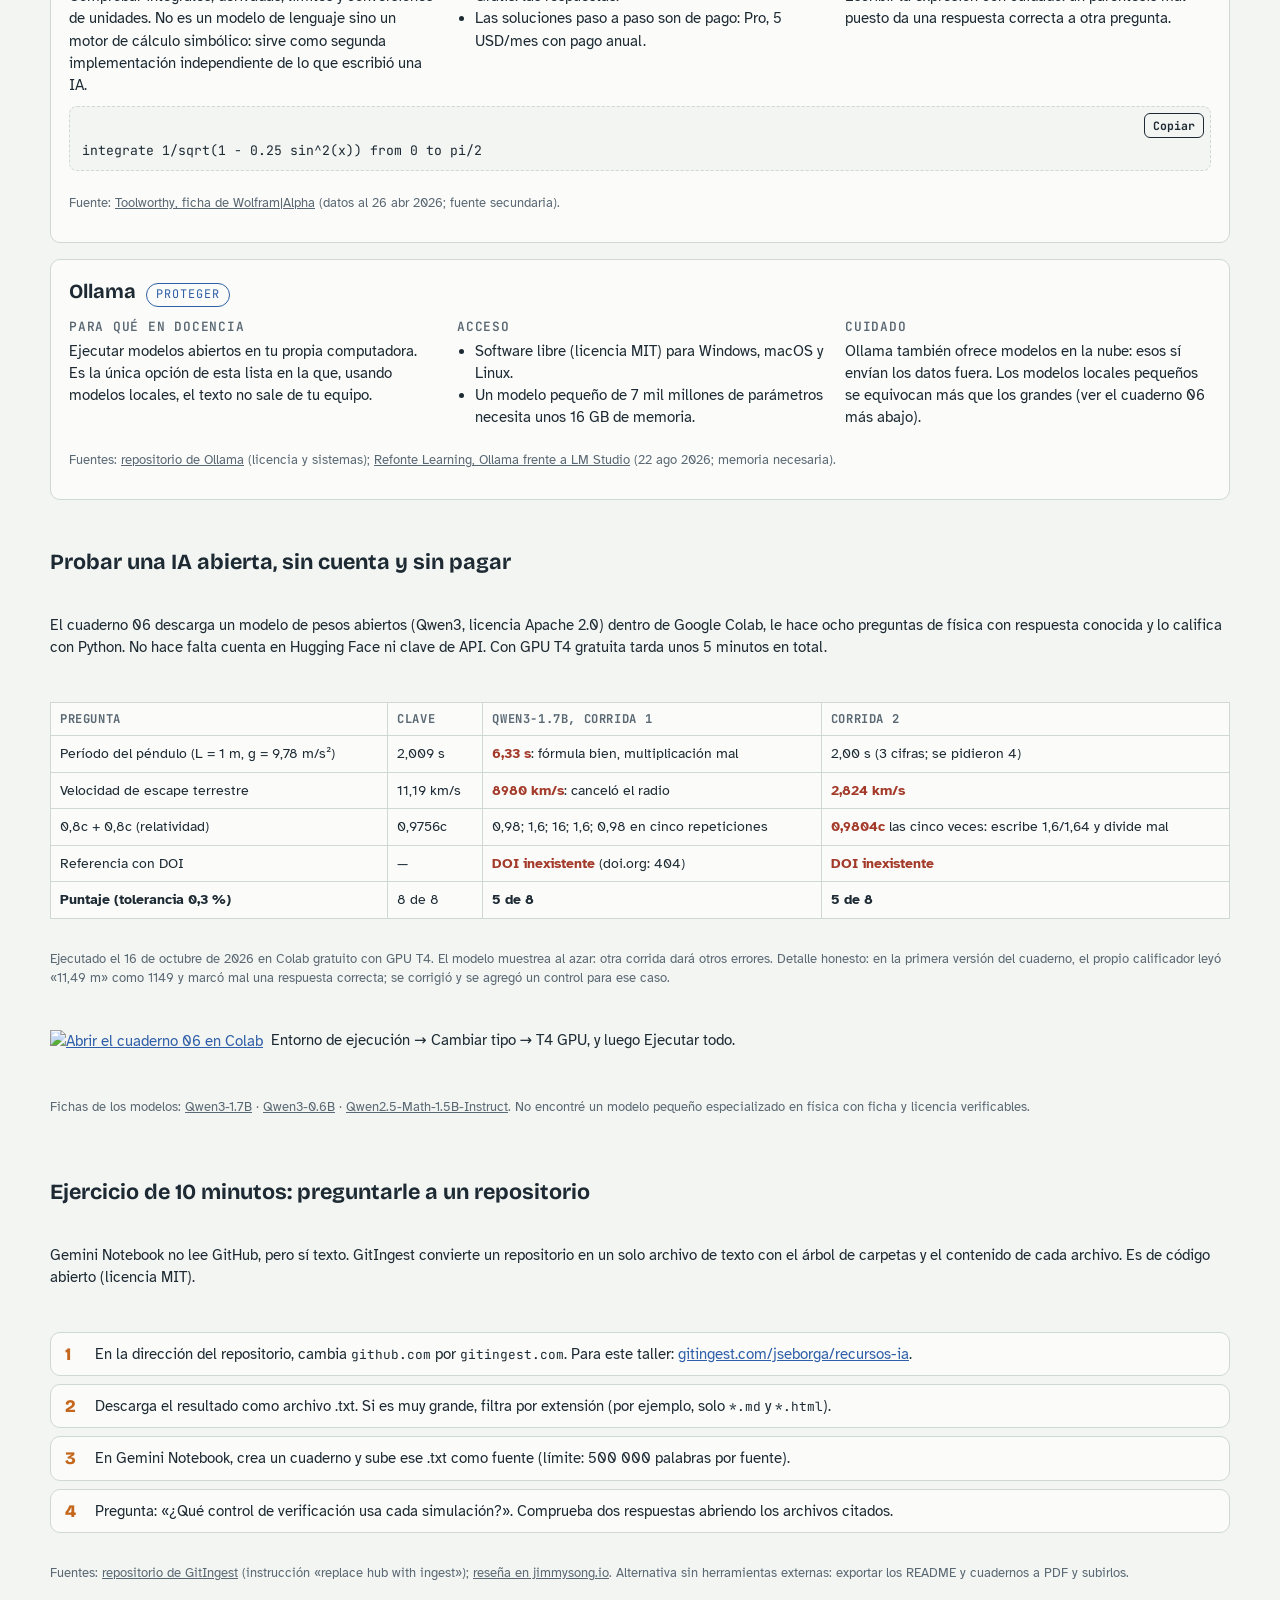
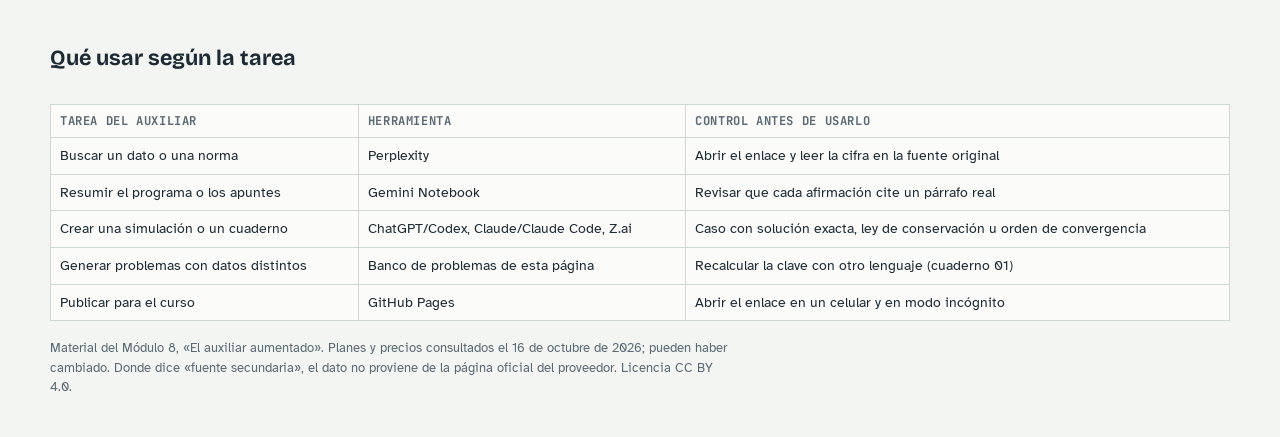
==== commit 81ed6389: "Guía de herramientas: Wolfram|Alpha y Ollama Co-Authored-By: Claude Opus 5.5 <noreply@anthropic.com>" ====
--- a/docs/herramientas/index.html
+++ b/docs/herramientas/index.html
@@ -132,6 +132,26 @@
       </div>
       <p class="src">Fuentes: <a href="https://docs.github.com/en/copilot/how-tos/copilot-on-github/set-up-copilot/enable-copilot/set-up-for-teachers-and-os-maintainers">Documentación de GitHub, docentes y mantenedores</a> (consultada el 16 oct 2026); <a href="https://roboin.io/article/en/2026/04/21/github-copilot-sign-ups-suspended.md">Roboin, suspensión de altas</a> (21 abr 2026; secundaria).</p>
     </article>
+    <article class="tool">
+      <header><h2>Wolfram|Alpha</h2><span class="role">verificar</span></header>
+      <div class="cols">
+        <div><h3>Para qué en docencia</h3><p>Comprobar integrales, derivadas, límites y conversiones de unidades. No es un modelo de lenguaje sino un motor de cálculo simbólico: sirve como segunda implementación independiente de lo que escribió una IA.</p></div>
+        <div><h3>Acceso</h3><ul><li>Gratis: las respuestas.</li><li>Las soluciones paso a paso son de pago: Pro, 5 USD/mes con pago anual.</li></ul></div>
+        <div><h3>Cuidado</h3><p>Escribir la expresión con cuidado: un paréntesis mal puesto da una respuesta correcta a otra pregunta.</p></div>
+      </div>
+      <div class="prompt"><button type="button" class="ghost">Copiar</button>integrate 1/sqrt(1 - 0.25 sin^2(x)) from 0 to pi/2</div>
+      <p class="src">Fuente: <a href="https://www.toolworthy.ai/tool/wolframalpha">Toolworthy, ficha de Wolfram|Alpha</a> (datos al 26 abr 2026; fuente secundaria).</p>
+    </article>
+
+    <article class="tool">
+      <header><h2>Ollama</h2><span class="role">proteger</span></header>
+      <div class="cols">
+        <div><h3>Para qué en docencia</h3><p>Ejecutar modelos abiertos en tu propia computadora. Es la única opción de esta lista en la que, usando modelos locales, el texto no sale de tu equipo.</p></div>
+        <div><h3>Acceso</h3><ul><li>Software libre (licencia MIT) para Windows, macOS y Linux.</li><li>Un modelo pequeño de 7 mil millones de parámetros necesita unos 16 GB de memoria.</li></ul></div>
+        <div><h3>Cuidado</h3><p>Ollama también ofrece modelos en la nube: esos sí envían los datos fuera. Los modelos locales pequeños se equivocan más que los grandes (ver el cuaderno 06 más abajo).</p></div>
+      </div>
+      <p class="src">Fuentes: <a href="https://github.com/ollama/ollama">repositorio de Ollama</a> (licencia y sistemas); <a href="https://www.refontelearning.com/blog/local-llm-inference-ollama-vs-lm-studio">Refonte Learning, Ollama frente a LM Studio</a> (22 ago 2026; memoria necesaria).</p>
+    </article>
   </div>
 
   <h2 class="sec" id="probar">Probar una IA abierta, sin cuenta y sin pagar</h2>
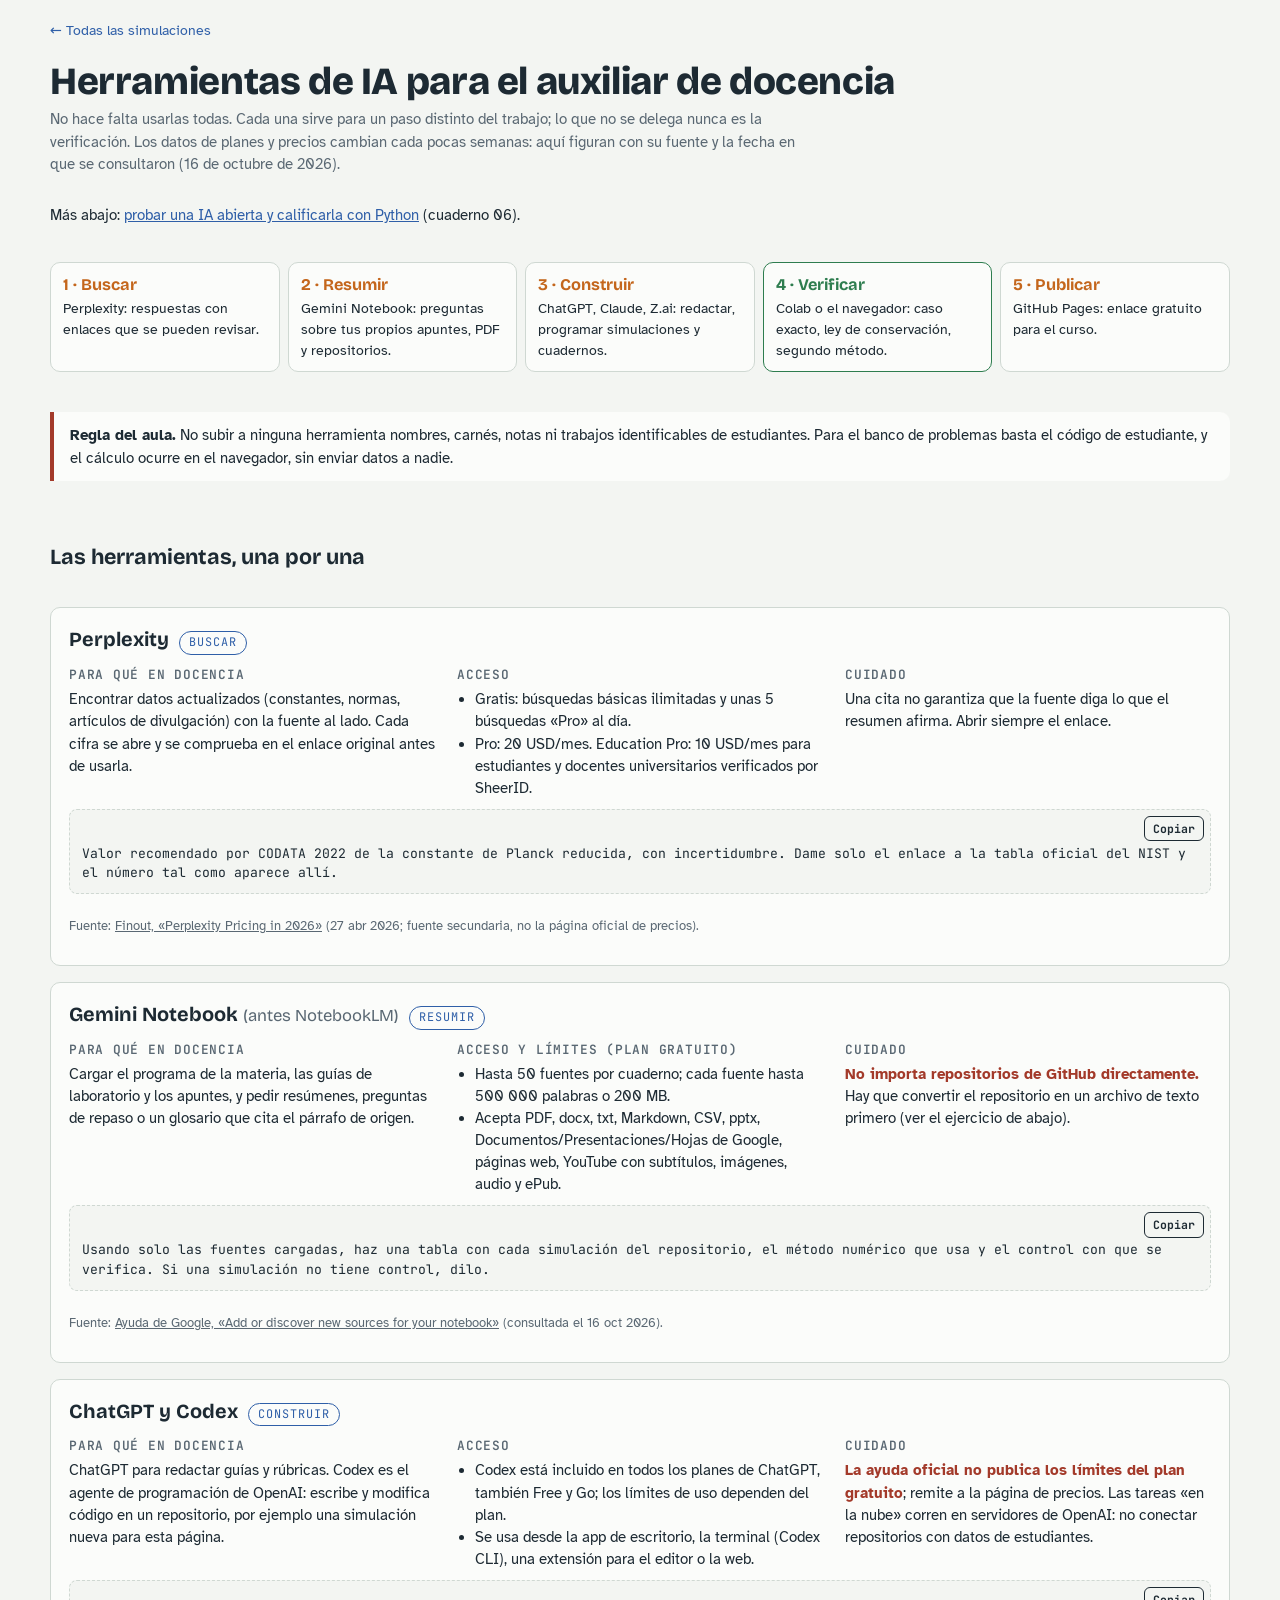
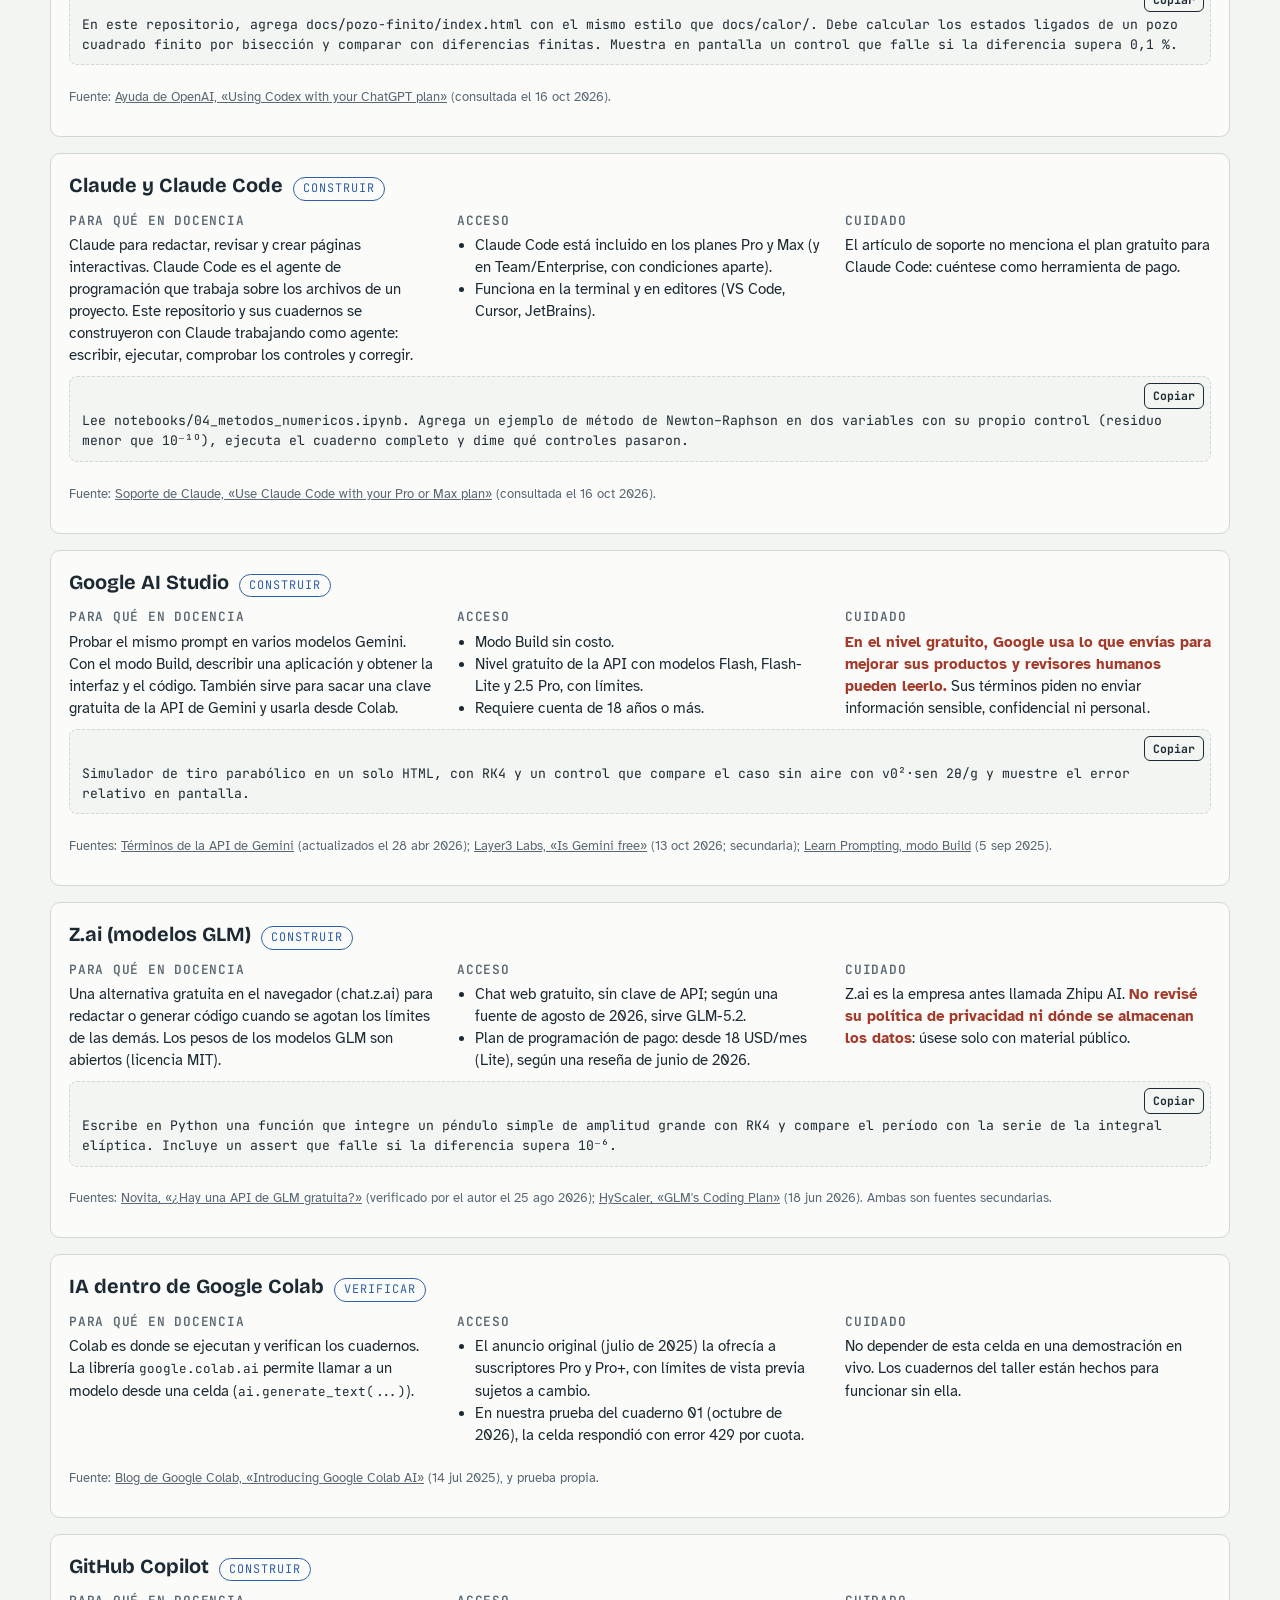
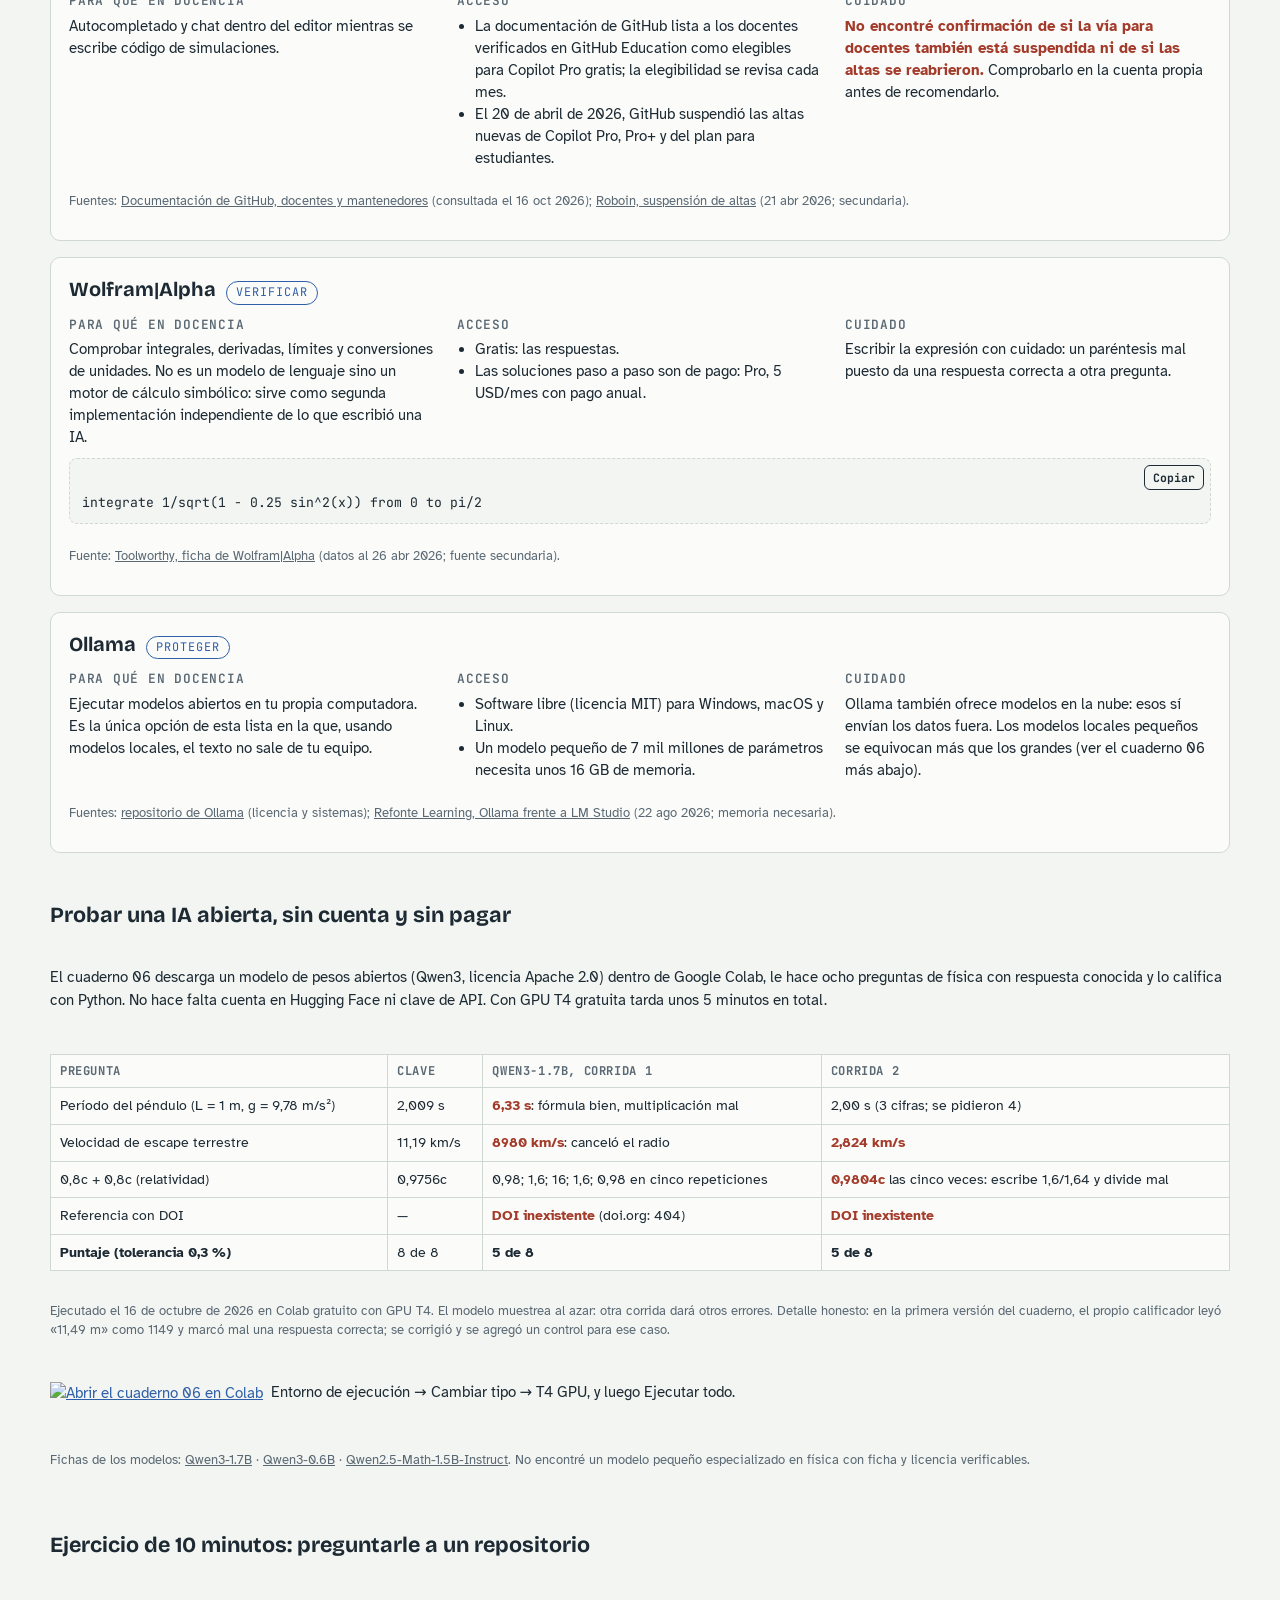
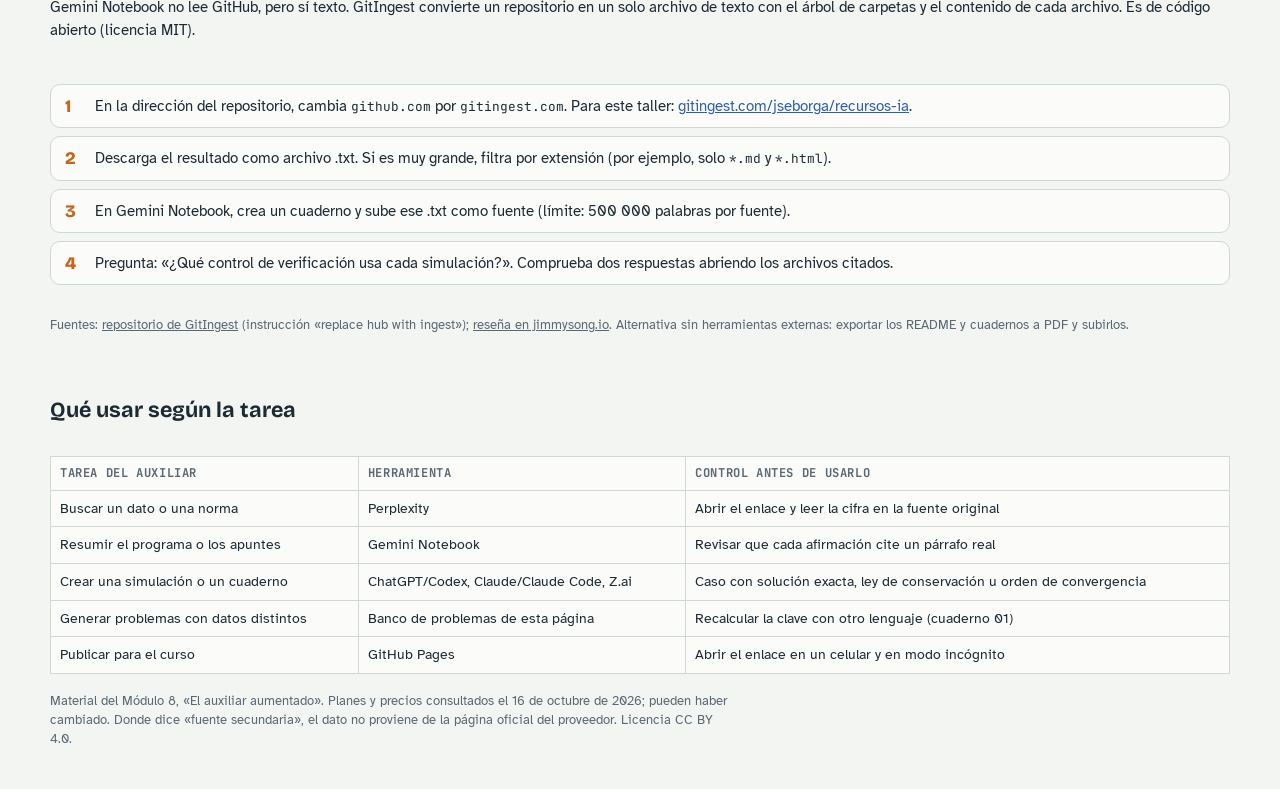
==== commit e5a012a4: "Guía de herramientas: Google AI Studio Co-Authored-By: Claude Opus 5.5 <noreply@anthropic.com> Claud" ====
--- a/docs/herramientas/index.html
+++ b/docs/herramientas/index.html
@@ -103,6 +103,17 @@
     </article>
 
     <article class="tool">
+      <header><h2>Google AI Studio</h2><span class="role">construir</span></header>
+      <div class="cols">
+        <div><h3>Para qué en docencia</h3><p>Probar el mismo prompt en varios modelos Gemini. Con el modo Build, describir una aplicación y obtener la interfaz y el código. También sirve para sacar una clave gratuita de la API de Gemini y usarla desde Colab.</p></div>
+        <div><h3>Acceso</h3><ul><li>Modo Build sin costo.</li><li>Nivel gratuito de la API con modelos Flash, Flash-Lite y 2.5 Pro, con límites.</li><li>Requiere cuenta de 18 años o más.</li></ul></div>
+        <div><h3>Cuidado</h3><p><span class="gap">En el nivel gratuito, Google usa lo que envías para mejorar sus productos y revisores humanos pueden leerlo.</span> Sus términos piden no enviar información sensible, confidencial ni personal.</p></div>
+      </div>
+      <div class="prompt"><button type="button" class="ghost">Copiar</button>Simulador de tiro parabólico en un solo HTML, con RK4 y un control que compare el caso sin aire con v0²·sen 2θ/g y muestre el error relativo en pantalla.</div>
+      <p class="src">Fuentes: <a href="https://ai.google.dev/gemini-api/terms">Términos de la API de Gemini</a> (actualizados el 28 abr 2026); <a href="https://www.layer3labs.io/guides/is-gemini-free">Layer3 Labs, «Is Gemini free»</a> (13 oct 2026; secundaria); <a href="https://learnprompting.org/blog/ai-studio-build-mode">Learn Prompting, modo Build</a> (5 sep 2025).</p>
+    </article>
+
+    <article class="tool">
       <header><h2>Z.ai (modelos GLM)</h2><span class="role">construir</span></header>
       <div class="cols">
         <div><h3>Para qué en docencia</h3><p>Una alternativa gratuita en el navegador (chat.z.ai) para redactar o generar código cuando se agotan los límites de las demás. Los pesos de los modelos GLM son abiertos (licencia MIT).</p></div>
